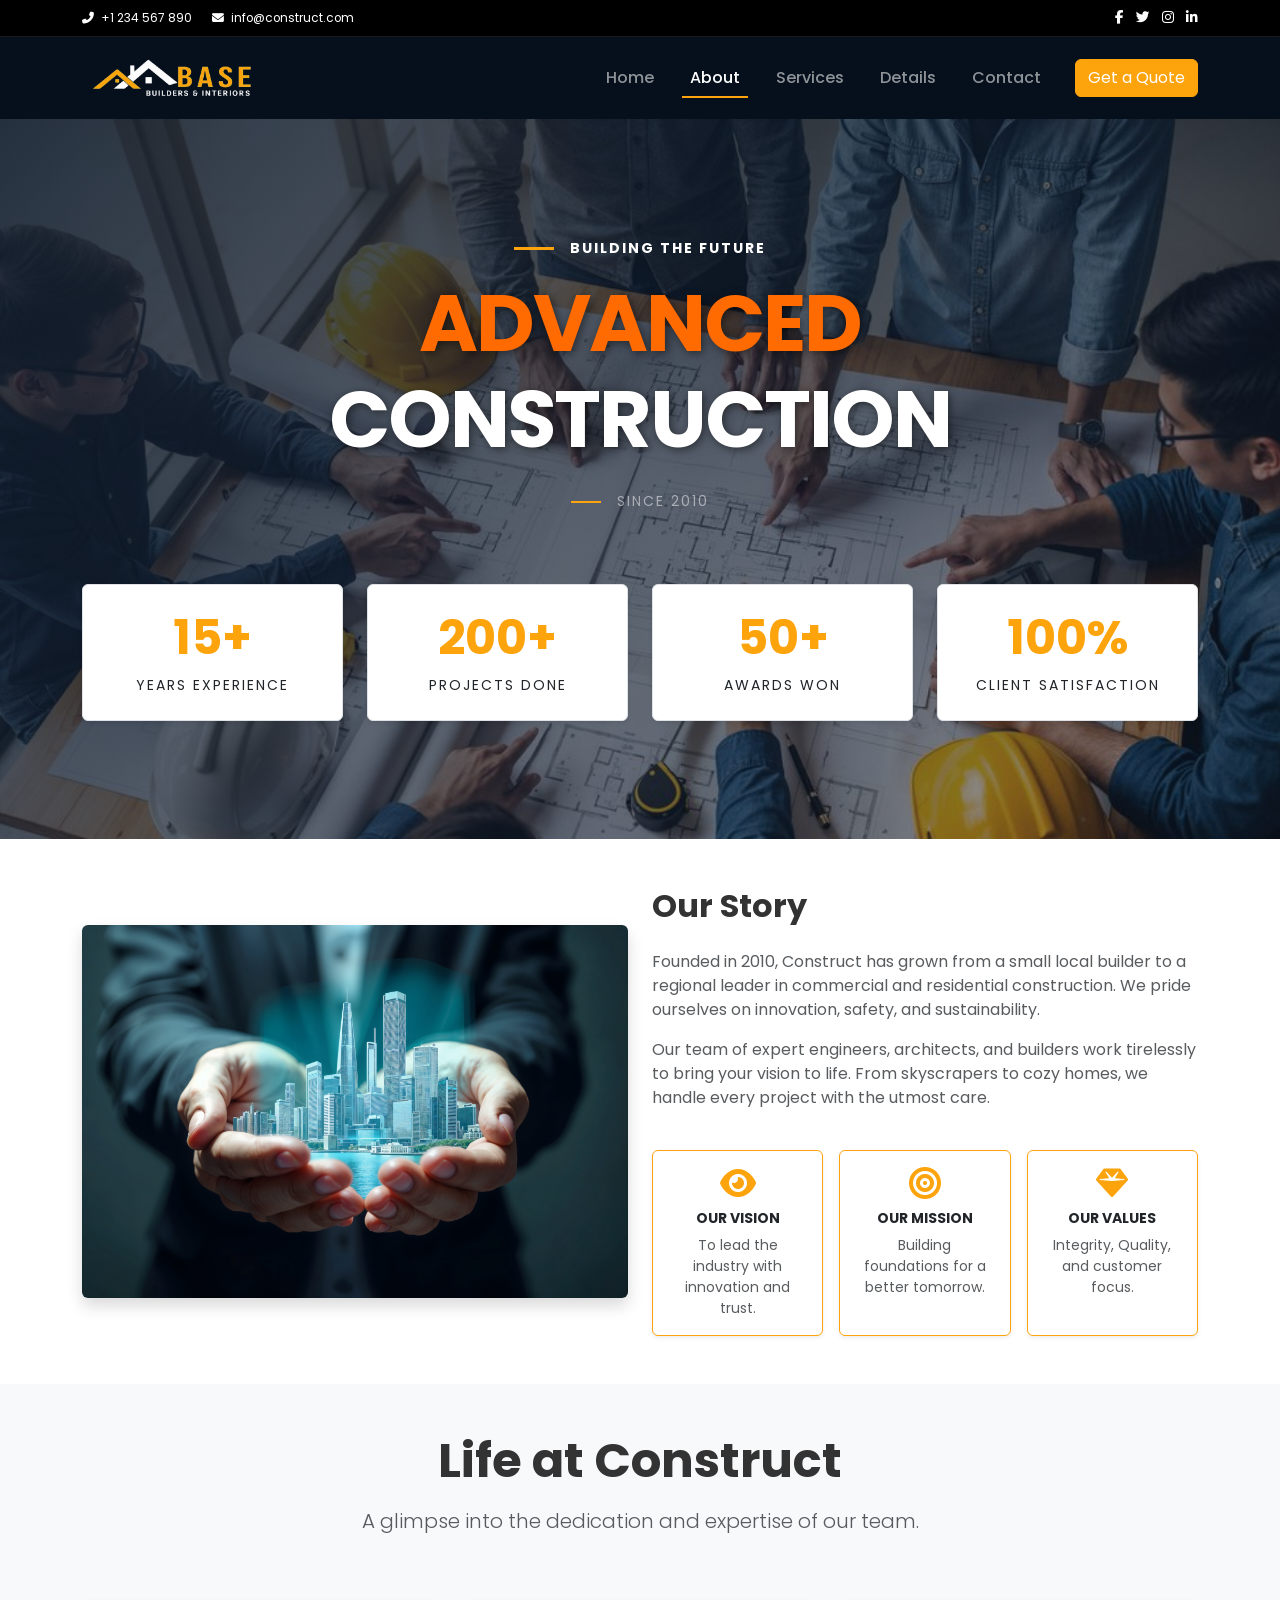
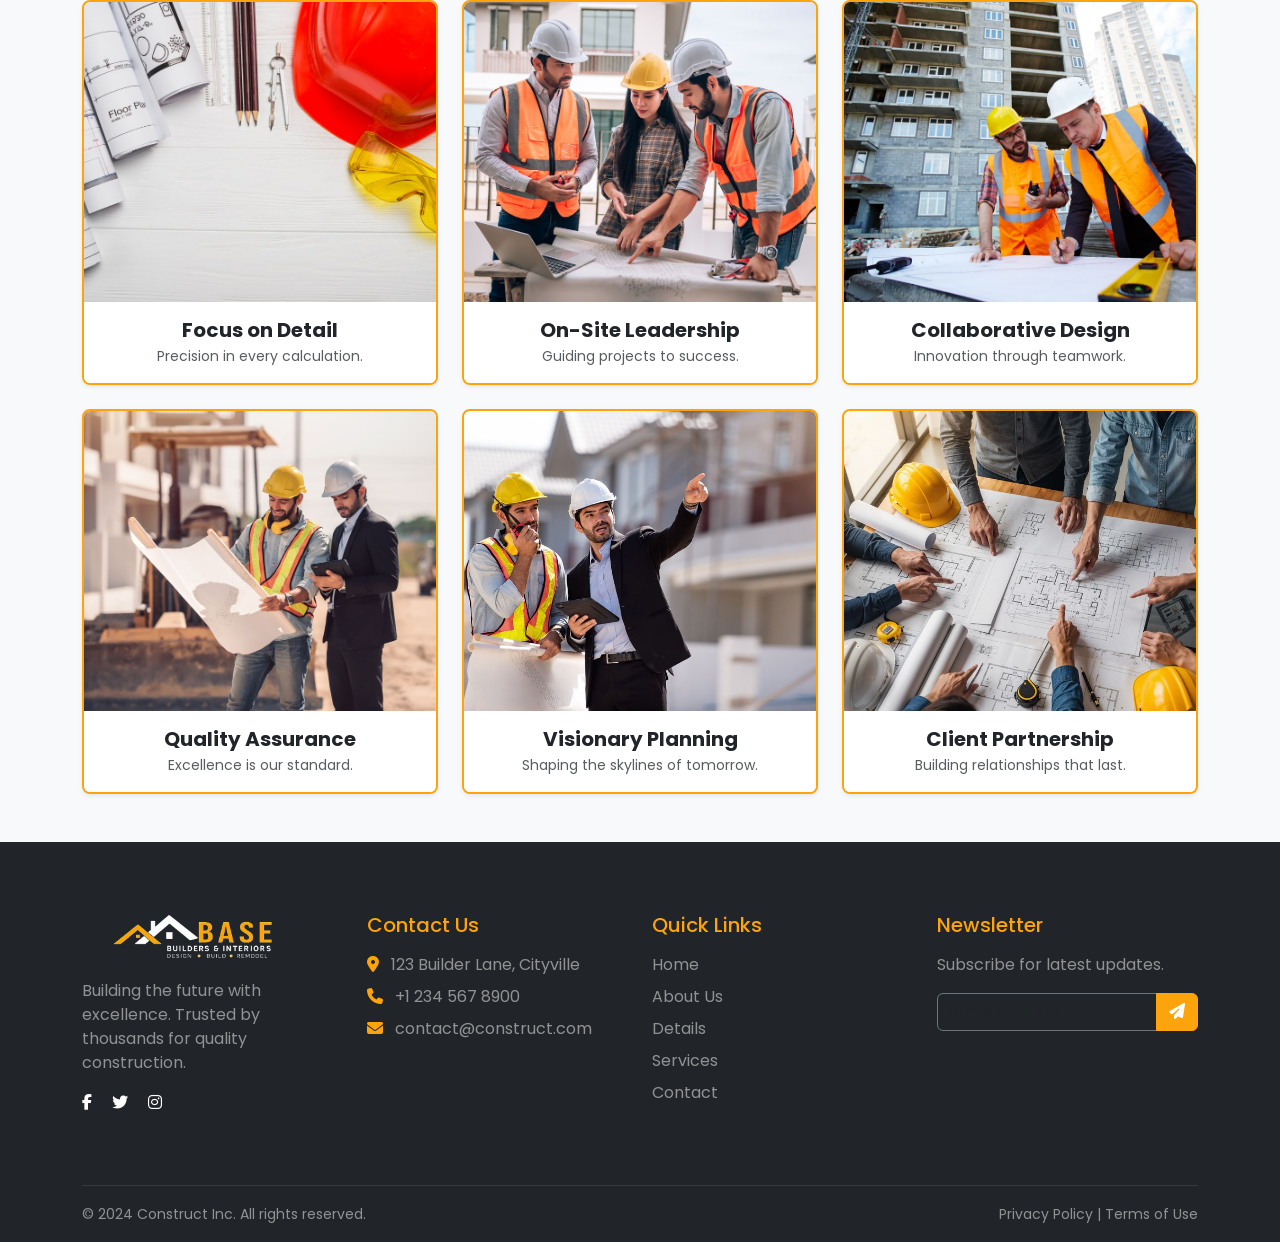
==== about.html @ 7c6045dc "logo size updated xdlogo.png 40px" ====
<!DOCTYPE html>
<html lang="en">

<head>
    <meta charset="UTF-8">
    <meta name="viewport" content="width=device-width, initial-scale=1.0">
    <title>Construction Co. - About Us</title>
    <link href="https://cdn.jsdelivr.net/npm/bootstrap@5.3.0/dist/css/bootstrap.min.css" rel="stylesheet">
    <link href="https://fonts.googleapis.com/css2?family=Poppins:wght@300;400;500;600;700&display=swap"
        rel="stylesheet">
    <link rel="stylesheet" href="https://cdnjs.cloudflare.com/ajax/libs/font-awesome/6.4.0/css/all.min.css">
    <link rel="stylesheet" href="style.css">
    <!-- Preload Hero Image for Performance -->
    <link rel="preload" as="image" href="engineers/wdw.jpg">
</head>

<body>

    <!-- Repeat Navbar for consistency -->
    <div class="custom-top-nav py-2 text-white">
        <div class="container d-flex justify-content-between align-items-center">
            <div class="top-info">
                <small class="me-3"><i class="fas fa-phone-alt me-1"></i> +1 234 567 890</small>
                <small><i class="fas fa-envelope me-1"></i> info@construct.com</small>
            </div>
            <div class="top-social d-none d-md-block">
                <a href="#" class="text-white me-2"><i class="fab fa-facebook-f"></i></a>
                <a href="#" class="text-white me-2"><i class="fab fa-twitter"></i></a>
                <a href="#" class="text-white me-2"><i class="fab fa-instagram"></i></a>
                <a href="#" class="text-white"><i class="fab fa-linkedin-in"></i></a>
            </div>
        </div>
    </div>

    <nav class="navbar navbar-expand-lg navbar-dark sticky-top" id="mainNav">
        <div class="container">
            <a class="navbar-brand fw-bold" href="index.html"><img src="xdlogo.png" alt="Construct Logo"
                    style="height: 40px;"></a>
            <button class="navbar-toggler" type="button" data-bs-toggle="modal" data-bs-target="#mobileMenuModal">
                <span class="navbar-toggler-icon"></span>
            </button>
            <div class="collapse navbar-collapse" id="navbarNav">
                <ul class="navbar-nav ms-auto mb-2 mb-lg-0">
                    <li class="nav-item"><a class="nav-link" href="index.html">Home</a></li>
                    <li class="nav-item"><a class="nav-link active" href="about.html">About</a></li>
                    <li class="nav-item"><a class="nav-link" href="services.html">Services</a></li>
                    <li class="nav-item"><a class="nav-link" href="details.html">Details</a></li>
                    <li class="nav-item"><a class="nav-link" href="contact.html">Contact</a></li>
                </ul>
                <a href="contact.html" class="btn btn-warning ms-3 d-none d-lg-block">Get a Quote</a>
            </div>
        </div>
    </nav>

    <!-- Mobile Modal -->
    <div class="modal fade" id="mobileMenuModal" tabindex="-1" aria-hidden="true">
        <div class="modal-dialog modal-fullscreen">
            <div class="modal-content bg-dark text-white">
                <div class="modal-header border-0">
                    <h5 class="modal-title text-warning"><img src="d.png" alt="Construct Logo" style="height: 50px;">
                    </h5>
                    <button type="button" class="btn-close btn-close-white" data-bs-dismiss="modal"
                        aria-label="Close"></button>
                </div>
                <div class="modal-body d-flex flex-column justify-content-center align-items-center">
                    <ul class="nav flex-column text-center fs-2 gap-3">
                        <li class="nav-item"><a class="nav-link text-white" href="index.html">Home</a></li>
                        <li class="nav-item"><a class="nav-link text-white" href="about.html">About</a></li>
                        <li class="nav-item"><a class="nav-link text-white" href="services.html">Services</a></li>
                        <li class="nav-item"><a class="nav-link text-white" href="details.html">Details</a></li>
                        <li class="nav-item"><a class="nav-link text-white" href="contact.html">Contact</a></li>
                    </ul>
                </div>
            </div>
        </div>
    </div>

    <!-- Page Header with Background Image and Cards -->
    <!-- Page Header with White Background and City Drawing -->
    <!-- Page Header with Background Image -->
    <!-- Page Header with Background Image -->
    <section class="position-relative text-white text-center d-flex align-items-center justify-content-center"
        style="min-height: 80vh; background: url('engineers/wdw.jpg') center/cover no-repeat;">
        <!-- Gradient Overlay -->
        <div class="position-absolute top-0 start-0 w-100 h-100"
            style="background: linear-gradient(135deg, rgba(15, 28, 46, 0.9) 0%, rgba(15, 28, 46, 0.4) 100%);"></div>

        <div class="container position-relative z-1 py-5">
            <div class="row justify-content-center">
                <div class="col-lg-10">
                    <div class="d-flex align-items-center justify-content-center mb-3">
                        <span class="bg-warning me-3" style="width: 40px; height: 3px;"></span>
                        <span class="text-uppercase letter-spacing-2 small fw-bold">Building The Future</span>
                    </div>

                    <h1 class="display-1 fw-bold text-uppercase mb-4"
                        style="color: #ff6b00; text-shadow: 2px 2px 10px rgba(0,0,0,0.5); font-weight: 800; letter-spacing: -2px;">
                        Advanced<br><span class="text-white">Construction</span>
                    </h1>

                    <div class="d-flex align-items-center justify-content-center mt-3">
                        <span class="bg-warning me-3" style="width: 30px; height: 2px;"></span>
                        <span class="text-uppercase letter-spacing-2 small text-white-50">Since 2010</span>
                    </div>
                </div>
            </div>

            <!-- Floating Stats Cards (Updated to be visible on white) -->
            <div class="row g-4 justify-content-center mt-5">
                <div class="col-md-3 col-6">
                    <div class="card bg-white border shadow-sm py-4 hover-lift">
                        <h3 class="fw-bold text-warning display-5">15+</h3>
                        <p class="mb-0 small text-uppercase letter-spacing-2 text-dark">Years Experience</p>
                    </div>
                </div>
                <div class="col-md-3 col-6">
                    <div class="card bg-white border shadow-sm py-4 hover-lift">
                        <h3 class="fw-bold text-warning display-5">200+</h3>
                        <p class="mb-0 small text-uppercase letter-spacing-2 text-dark">Projects Done</p>
                    </div>
                </div>
                <div class="col-md-3 col-6">
                    <div class="card bg-white border shadow-sm py-4 hover-lift">
                        <h3 class="fw-bold text-warning display-5">50+</h3>
                        <p class="mb-0 small text-uppercase letter-spacing-2 text-dark">Awards Won</p>
                    </div>
                </div>
                <div class="col-md-3 col-6">
                    <div class="card bg-white border shadow-sm py-4 hover-lift">
                        <h3 class="fw-bold text-warning display-5">100%</h3>
                        <p class="mb-0 small text-uppercase letter-spacing-2 text-dark">Client Satisfaction</p>
                    </div>
                </div>
            </div>
        </div>
    </section>

    <section class="py-5">
        <div class="container">
            <div class="row align-items-center">
                <div class="col-lg-6 mb-4 mb-lg-0">
                    <img data-src="about/xyz.jpg"
                        src="[data-uri]"
                        class="img-fluid rounded shadow" alt="Construction Site">
                </div>
                <div class="col-lg-6">
                    <h2 class="fw-bold mb-4">Our Story</h2>
                    <p class="text-muted">Founded in 2010, Construct has grown from a small local builder to a regional
                        leader in commercial and residential construction. We pride ourselves on innovation, safety, and
                        sustainability.</p>
                    <p class="text-muted">Our team of expert engineers, architects, and builders work tirelessly to
                        bring your vision to life. From skyscrapers to cozy homes, we handle every project with the
                        utmost care.</p>

                    <div class="row g-3 mt-4">
                        <div class="col-md-4">
                            <div class="card bg-white border border-warning h-100 shadow-sm">
                                <div class="card-body text-center p-3">
                                    <div class="text-warning mb-2"><i class="fas fa-eye fa-2x"></i></div>
                                    <h6 class="fw-bold text-uppercase small">Our Vision</h6>
                                    <p class="small text-muted mb-0">To lead the industry with innovation and trust.</p>
                                </div>
                            </div>
                        </div>
                        <div class="col-md-4">
                            <div class="card bg-white border border-warning h-100 shadow-sm">
                                <div class="card-body text-center p-3">
                                    <div class="text-warning mb-2"><i class="fas fa-bullseye fa-2x"></i></div>
                                    <h6 class="fw-bold text-uppercase small">Our Mission</h6>
                                    <p class="small text-muted mb-0">Building foundations for a better tomorrow.</p>
                                </div>
                            </div>
                        </div>
                        <div class="col-md-4">
                            <div class="card bg-white border border-warning h-100 shadow-sm">
                                <div class="card-body text-center p-3">
                                    <div class="text-warning mb-2"><i class="fas fa-gem fa-2x"></i></div>
                                    <h6 class="fw-bold text-uppercase small">Our Values</h6>
                                    <p class="small text-muted mb-0">Integrity, Quality, and customer focus.</p>
                                </div>
                            </div>
                        </div>
                    </div>
                </div>
            </div>
        </div>
    </section>

    <!-- Life at Construct Section -->
    <section class="py-5 bg-light optimize-rendering">
        <div class="container">
            <div class="row text-center mb-5">
                <div class="col-lg-8 mx-auto">
                    <h2 class="fw-bold display-5 mb-3">Life at Construct</h2>
                    <p class="lead text-muted">A glimpse into the dedication and expertise of our team.</p>
                </div>
            </div>
            <div class="row g-4">
                <div class="col-md-6 col-lg-4">
                    <div class="card h-100 border-warning border-2 shadow-sm rounded-3 overflow-hidden hover-lift">
                        <img data-src="engineers/2147710860.jpg"
                            src="[data-uri]"
                            class="card-img-top" alt="Focus on Detail" style="height: 300px; object-fit: cover;">
                        <div class="card-body bg-white text-center">
                            <h5 class="fw-bold mb-1">Focus on Detail</h5>
                            <p class="text-muted small mb-0">Precision in every calculation.</p>
                        </div>
                    </div>
                </div>
                <div class="col-md-6 col-lg-4">
                    <div class="card h-100 border-warning border-2 shadow-sm rounded-3 overflow-hidden hover-lift">
                        <img data-src="engineers/d.jpg"
                            src="[data-uri]"
                            class="card-img-top" alt="On-Site Leadership" style="height: 300px; object-fit: cover;">
                        <div class="card-body bg-white text-center">
                            <h5 class="fw-bold mb-1">On-Site Leadership</h5>
                            <p class="text-muted small mb-0">Guiding projects to success.</p>
                        </div>
                    </div>
                </div>
                <div class="col-md-6 col-lg-4">
                    <div class="card h-100 border-warning border-2 shadow-sm rounded-3 overflow-hidden hover-lift">
                        <img data-src="engineers/pointing-sketch.jpg"
                            src="[data-uri]"
                            class="card-img-top" alt="Collaborative Design" style="height: 300px; object-fit: cover;">
                        <div class="card-body bg-white text-center">
                            <h5 class="fw-bold mb-1">Collaborative Design</h5>
                            <p class="text-muted small mb-0">Innovation through teamwork.</p>
                        </div>
                    </div>
                </div>
                <div class="col-md-6 col-lg-4">
                    <div class="card h-100 border-warning border-2 shadow-sm rounded-3 overflow-hidden hover-lift">
                        <img data-src="engineers/s.jpg"
                            src="[data-uri]"
                            class="card-img-top" alt="Quality Assurance" style="height: 300px; object-fit: cover;">
                        <div class="card-body bg-white text-center">
                            <h5 class="fw-bold mb-1">Quality Assurance</h5>
                            <p class="text-muted small mb-0">Excellence is our standard.</p>
                        </div>
                    </div>
                </div>
                <div class="col-md-6 col-lg-4">
                    <div class="card h-100 border-warning border-2 shadow-sm rounded-3 overflow-hidden hover-lift">
                        <img data-src="engineers/sd.jpg"
                            src="[data-uri]"
                            class="card-img-top" alt="Visionary Planning" style="height: 300px; object-fit: cover;">
                        <div class="card-body bg-white text-center">
                            <h5 class="fw-bold mb-1">Visionary Planning</h5>
                            <p class="text-muted small mb-0">Shaping the skylines of tomorrow.</p>
                        </div>
                    </div>
                </div>
                <div class="col-md-6 col-lg-4">
                    <div class="card h-100 border-warning border-2 shadow-sm rounded-3 overflow-hidden hover-lift">
                        <img data-src="engineers/wdw.jpg"
                            src="[data-uri]"
                            class="card-img-top" alt="Client Partnership" style="height: 300px; object-fit: cover;">
                        <div class="card-body bg-white text-center">
                            <h5 class="fw-bold mb-1">Client Partnership</h5>
                            <p class="text-muted small mb-0">Building relationships that last.</p>
                        </div>
                    </div>
                </div>
            </div>
        </div>
    </section>

    <!-- Footer -->
    <!-- Footer -->
    <footer class="bg-dark text-white pt-5 pb-3">
        <div class="container">
            <div class="row py-4">
                <!-- Column 1: Logo -->
                <div class="col-lg-3 col-md-6 mb-4">
                    <a class="navbar-brand fw-bold fs-3" href="index.html">
                        <img src="d.png" alt="Construct Logo" style="height: 50px;">
                    </a>
                    <p class="mt-3 text-white-50">
                        Building the future with excellence. Trusted by thousands for quality construction.
                    </p>
                    <div class="social-links mt-3">
                        <a href="#" class="text-white me-3"><i class="fab fa-facebook-f"></i></a>
                        <a href="#" class="text-white me-3"><i class="fab fa-twitter"></i></a>
                        <a href="#" class="text-white me-3"><i class="fab fa-instagram"></i></a>
                    </div>
                </div>
                <!-- Column 2: Address -->
                <div class="col-lg-3 col-md-6 mb-4">
                    <h5 class="text-warning mb-3">Contact Us</h5>
                    <ul class="list-unstyled text-white-50">
                        <li class="mb-2"><i class="fas fa-map-marker-alt me-2 text-warning"></i> 123 Builder Lane,
                            Cityville</li>
                        <li class="mb-2"><i class="fas fa-phone me-2 text-warning"></i> +1 234 567 8900</li>
                        <li class="mb-2"><i class="fas fa-envelope me-2 text-warning"></i> contact@construct.com</li>
                    </ul>
                </div>
                <!-- Column 3: Quick Links -->
                <div class="col-lg-3 col-md-6 mb-4">
                    <h5 class="text-warning mb-3">Quick Links</h5>
                    <ul class="list-unstyled">
                        <li class="mb-2"><a href="index.html"
                                class="text-white-50 text-decoration-none hover-white">Home</a></li>
                        <li class="mb-2"><a href="about.html"
                                class="text-white-50 text-decoration-none hover-white">About Us</a></li>
                        <li class="mb-2"><a href="details.html"
                                class="text-white-50 text-decoration-none hover-white">Details</a></li>
                        <li class="mb-2"><a href="services.html"
                                class="text-white-50 text-decoration-none hover-white">Services</a></li>
                        <li class="mb-2"><a href="contact.html"
                                class="text-white-50 text-decoration-none hover-white">Contact</a></li>
                    </ul>
                </div>
                <!-- Column 4: Newsletter -->
                <div class="col-lg-3 col-md-6 mb-4">
                    <h5 class="text-warning mb-3">Newsletter</h5>
                    <p class="text-white-50">Subscribe for latest updates.</p>
                    <form>
                        <div class="input-group mb-3">
                            <input type="email" class="form-control bg-transparent text-white border-secondary"
                                placeholder="Email Address">
                            <button class="btn btn-warning" type="button"><i class="fas fa-paper-plane"></i></button>
                        </div>
                    </form>
                </div>
            </div>
            <hr class="border-secondary">
            <div class="row">
                <div class="col-md-6 text-center text-md-start">
                    <small class="text-white-50">&copy; 2024 Construct Inc. All rights reserved.</small>
                </div>
                <div class="col-md-6 text-center text-md-end">
                    <small class="text-white-50">Privacy Policy | Terms of Use</small>
                </div>
            </div>
        </div>
    </footer>

    <script src="https://cdn.jsdelivr.net/npm/bootstrap@5.3.0/dist/js/bootstrap.bundle.min.js"></script>
    <script src="image-loader.js"></script>
</body>

</html>
---- style.css ----
/* Global Styles */
:root {
    --primary-color: #fda30b;
    --dark-bg: #05101c;
    /* Deep navy/black - Keeping for footer */
    --tech-blue: #0f1c2e;
    --grid-color: rgba(0, 0, 0, 0.05);
    /* Changed to dark for white theme */
    --blueprint-line: rgba(5, 16, 28, 0.2);
    /* Darker blueprint lines */
    --blueprint-accent: #fda30b;
}



/* Performance Utilities */
.optimize-rendering {
    content-visibility: auto;
    /* Skip rendering off-screen content */
    contain-intrinsic-size: 1000px;
    /* approximates section height */
}

body {
    font-family: 'Poppins', sans-serif;
    background-color: #fff;
    color: #333;
    overflow-x: hidden;
    scroll-behavior: smooth;
}

h1,
h2,
h3,
h4,
h5,
h6 {
    font-family: 'Poppins', sans-serif;
}

/* Custom Top Nav */
.custom-top-nav {
    background-color: #000;
    font-size: 0.85rem;
    border-bottom: 1px solid rgba(255, 255, 255, 0.1);
}

/* Main Navbar */
.navbar {
    background-color: var(--dark-bg);
    padding: 1rem 0;
    transition: all 0.3s ease;
}

.navbar-brand {
    font-size: 1.5rem;
    letter-spacing: 1px;
}

.nav-link {
    font-weight: 500;
    margin: 0 10px;
    position: relative;
}

.nav-link::after {
    content: '';
    position: absolute;
    width: 0;
    height: 2px;
    background: var(--primary-color);
    bottom: 0;
    left: 0;
    transition: width 0.3s;
}

.nav-link:hover::after,
.nav-link.active::after {
    width: 100%;
}

/* Hero Section - White Theme */
.hero-section {
    background-color: #ffffff;
    min-height: 90vh;
    padding-top: 100px;
    /* Space for navbar */
    position: relative;
    padding-bottom: 50px;
    color: #333;
    /* Ensure text is dark */
}

/* Background Grid Overlay */
.grid-overlay {
    position: absolute;
    top: 0;
    left: 0;
    width: 100%;
    height: 100%;
    background-image:
        linear-gradient(var(--grid-color) 1px, transparent 1px),
        linear-gradient(90deg, var(--grid-color) 1px, transparent 1px);
    background-size: 40px 40px;
    opacity: 0.8;
    z-index: 1;
}

/* Decoration Squares */
.decoration-squares span {
    display: inline-block;
    width: 15px;
    height: 15px;
    background-color: var(--primary-color);
    margin-right: 5px;
    clip-path: polygon(0 0, 100% 0, 100% 100%, 0 100%);
    animation: pulse 2s infinite;
}

.decoration-squares span:nth-child(2) {
    background-color: transparent;
    border: 2px solid var(--primary-color);
    transform: translateY(-5px);
}

.highlight-underline {
    position: relative;
    z-index: 1;
}

.highlight-underline::after {
    content: '';
    position: absolute;
    bottom: 5px;
    left: 0;
    width: 100%;
    height: 8px;
    background-color: rgba(253, 163, 11, 0.3);
    /* Softer highlight on white */
    z-index: -1;
}

/* Yellow Promo Box */
.yellow-box-promo {
    background-color: var(--primary-color);
    color: #000;
    border-radius: 4px;
    min-width: 120px;
}

/* --- Centered Card Grid Hero Theme --- */
/* --- Centered Card Grid Hero Theme (Updated) --- */
/* --- Centered Card Grid Hero Theme (Updated) --- */
.hero-center-grid {
    background-color: #000;
    position: relative;
    padding-top: 80px;
    /* Adjusted for desktop navbar */
    padding-bottom: 150px;
    /* Increased bottom padding to push visual center UP */
    min-height: 100vh;
    /* Full screen height */
    display: flex;
    justify-content: center;
    align-items: center;
    overflow: hidden;
}

/* Background Image with Overlay */
.hero-bg-image {
    position: absolute;
    top: 0;
    left: 0;
    width: 100%;
    height: 100%;
    background-image: url('https://images.unsplash.com/photo-1486406146926-c627a92ad1ab?q=80&w=2070&auto=format&fit=crop');
    background-size: cover;
    background-position: center;
    opacity: 0.5;
    /* Subtle background */
    z-index: 1;
    /* filter: grayscale(100%); */
    /* Keeps it neutral */
}

/* Background Grid Lines (Optional - keep or remove based on preference, keeping for texture) */
.hero-center-grid::before {
    content: '';
    position: absolute;
    width: 100%;
    height: 100%;
    background-image:
        linear-gradient(rgba(0, 0, 0, 0.05) 1px, transparent 1px),
        linear-gradient(90deg, rgba(0, 0, 0, 0.05) 1px, transparent 1px);
    background-size: 60px 60px;
    pointer-events: none;
    z-index: 2;
}

/* Exact 3D Isometric Blocks */
.hero-iso-blocks-decoration {
    position: absolute;
    top: 50%;
    right: 15%;
    /* Positioned well inside the right edge */
    transform: translateY(-50%);
    display: flex;
    align-items: flex-end;
    /* Align bottom to stagger upward */
    gap: 0;
    /* No gap, allow visual overlap via transform/margin if needed, but let's use margin */
    z-index: 2;
    pointer-events: none;
}

.iso-block {
    position: relative;
    width: 60px;
    /* Base width */
    margin: 0 10px;
    /* Spacing between pillars */
    transition: transform 0.3s ease;
}

/* Left Face */
.iso-block::before {
    content: '';
    position: absolute;
    left: 0;
    top: 0;
    width: 30px;
    /* Half width */
    height: 100%;
    background: #2b2e35;
    /* Dark Grey Side */
    transform-origin: top right;
    transform: skewY(30deg);
}

/* Right Face */
.iso-block::after {
    content: '';
    position: absolute;
    right: 0;
    top: 0;
    width: 30px;
    /* Half width */
    height: 100%;
    background: #1a1c22;
    /* Black Side */
    transform-origin: top left;
    transform: skewY(-30deg);
}

/* Top Face (Diamond Cap) */
.iso-block span {
    position: absolute;
    top: -34px;
    /* Calculated: 60px width * tan(30) ~ 34.6px - slightly adj */
    left: 0;
    width: 100%;
    height: 35px;
    /* height needed to cover */
    background: #fda30b;
    /* Solid Orange Top */
    transform: rotate(45deg) skew(15deg, 15deg);
    /* Creates the isometric diamond */
    transform-origin: bottom center;
    /* Actually a rotated square is easier */
    width: 30px;
    height: 30px;
    top: -42px;
    /* Pull up to sit on top */
    left: 15px;
    /* Center horizontally relative to 60px container */
    transform: scaleY(0.5774) rotate(45deg);
    /* ScaleY by tan(30) then rotate */
    background: #fda30b;
    z-index: 10;
    box-shadow: 0 0 10px rgba(253, 163, 11, 0.2);
    /* Slight glow */
}

/* Heights Staggering */
/* Middle tallest, Left medium, Right short */
.block-1 {
    height: 180px;
    /* Medium Left */
    margin-bottom: -50px;
    /* Offset for isometric perspective visual */
}

.block-2 {
    height: 280px;
    /* Tall Middle */
    z-index: 5;
    /* In front */
    margin-bottom: -80px;
    margin-left: -15px;
    /* Tighter grouping */
}

.block-3 {
    height: 120px;
    /* Short Right */
    margin-bottom: -20px;
    margin-left: -15px;
}

@media (max-width: 991px) {
    .hero-iso-blocks-decoration {
        right: 5%;
        transform: translateY(-50%) scale(0.7);
    }
}

@media (max-width: 576px) {
    .hero-iso-blocks-decoration {
        display: none;
    }
}

@media (max-width: 576px) {
    .hero-center-grid {
        min-height: 60vh;
        padding-top: 40px;
    }

    /* Hide some bars on very small screens to keep text readable */
    .bar-2,
    .bar-4 {
        display: none;
    }

    .bar-1 {
        top: -500px;
        left: -180px;
        width: 200px;
    }

    .bar-3 {
        bottom: -350px;
        right: -100px;
        width: 180px;
    }

    .hero-center-title {
        font-size: 1.4rem;
        word-wrap: break-word;
        word-break: break-word;
        /* Ensure long words break if needed */
        hyphens: auto;
    }
}

.hero-center-content {
    position: relative;
    z-index: 10;
    max-width: 1000px;
    /* Increased width for text */
    margin: 0 auto;
    padding: 0 20px;
}

.hero-center-title {
    font-size: 4rem;
    /* Slightly reduced for better fit */
    font-weight: 900;
    line-height: 1;
    color: #fff;
    text-shadow: 0 10px 30px rgba(0, 0, 0, 0.5);
    margin-bottom: 1.5rem;
    letter-spacing: -2px;
}

/* Responsive Font Size */
@media (min-width: 1400px) {
    .hero-center-title {
        font-size: 5rem;
    }
}

.hero-title-outlined {
    color: #fda30b;
    /* Orange filled */
    position: relative;
    z-index: 1;
}

.hero-center-lead {
    font-size: 1.25rem;
    color: rgba(255, 255, 255, 0.9);
    text-shadow: 0 2px 10px rgba(0, 0, 0, 0.5);
    max-width: 700px;
    margin: 0 auto 2.5rem auto;
}

/* Floating Image Cards */
.floating-cards-container {
    position: absolute;
    top: 50px;
    /* Pushed down to create gap from navbar */
    left: 0;
    width: 100%;
    height: 100%;
    width: 160px;
    height: 200px;
}

.hero-float-card img {
    height: 140px;
}

/* Feature Cards Styles */
.hero-feature-card {
    background: #fff;
    border-radius: 8px;
    overflow: hidden;
    box-shadow: 0 10px 30px rgba(0, 0, 0, 0.08);
    /* Soft professional shadow */
    transition: transform 0.3s ease, box-shadow 0.3s ease;
    height: 100%;
    position: relative;
    z-index: 20;
    text-align: left;
    border-bottom: 4px solid transparent;
}

.hero-feature-card:hover {
    transform: translateY(-5px);
    box-shadow: 0 15px 40px rgba(0, 0, 0, 0.12);
    border-bottom: 4px solid #fda30b;
    /* Orange highlight on hover */
}

.hero-feature-card img {
    width: 100%;
    height: 200px;
    object-fit: cover;
    transition: transform 0.5s ease;
}

.hero-feature-card:hover img {
    transform: scale(1.05);
    /* Zoom effect */
}

.feature-card-content {
    padding: 20px;
}

.feature-card-content h5 {
    font-weight: 800;
    color: #111;
    margin-bottom: 5px;
    text-transform: uppercase;
    font-size: 1.1rem;
}

.feature-card-content p {
    color: #666;
    font-weight: 500;
}

@media (max-width: 991px) {
    .hero-center-grid {
        min-height: 100vh;
        /* Ensure full height on mobile too */
        padding-top: 100px;
        /* Reduced from 150px to remove gap, but enough for mobile nav */
        padding-bottom: 200px;
        /* Significant bottom padding to push text up on mobile */
    }

    .hero-center-title {
        font-size: 3.2rem;
    }

    .hero-float-card {
        display: none;
        /* Hide floating cards on tablet/mobile for clarity */
    }

    /* Show a static grid or carousel on mobile if needed, or just hide */
    .mobile-hero-grid {
        display: grid;
        grid-template-columns: repeat(2, 1fr);
        gap: 10px;
        margin-top: 30px;
    }

    .mobile-hero-img {
        width: 100%;
        height: 120px;
        object-fit: cover;
        border-radius: 4px;
    }
}

@media (min-width: 992px) {
    .mobile-hero-grid {
        display: none;
    }
}

/* Slanted Details Bar Container */
.hero-slanted-bar-container {
    display: flex;
    justify-content: center;
    background: #fda30b;
    /* Yellow/Orange Background Band */
    padding: 3px;
    /* Creates the border effect */
    max-width: 600px;
    margin: 0 auto;
    /* transform: skewX(-20deg);  Optional: Skew the whole container if desired, but image shows internal skews */
}

.slanted-btn {
    flex: 1;
    padding: 15px 20px;
    text-decoration: none;
    display: flex;
    align-items: center;
    justify-content: center;
    font-weight: 700;
    text-transform: uppercase;
    font-size: 0.9rem;
    position: relative;
    overflow: hidden;
    transition: all 0.3s ease;
}

.slanted-btn .btn-content {
    /* transform: skewX(20deg); Counteract container skew if applied */
    z-index: 2;
    position: relative;
    letter-spacing: 0.5px;
}

/* Dark Side (Left) */
.slanted-btn.dark-btn {
    background: #333;
    color: #fff;
    clip-path: polygon(0 0, 100% 0, 90% 100%, 0% 100%);
    margin-right: -15px;
    /* Pull them together */
    z-index: 2;
}

.slanted-btn.dark-btn:hover {
    background: #222;
}

/* White Side (Right) */
.slanted-btn.white-btn {
    background: #fff;
    color: #333;
    clip-path: polygon(10% 0, 100% 0, 100% 100%, 0% 100%);
    z-index: 1;
}

.slanted-btn.white-btn:hover {
    background: #f1f1f1;
}

@media (max-width: 576px) {
    .hero-slanted-bar-container {
        flex-direction: column;
        background: transparent;
    }

    .slanted-btn.dark-btn,
    .slanted-btn.white-btn {
        clip-path: none;
        margin: 0 0 10px 0;
        border-radius: 4px;
        width: 100%;
    }
}

.grayscale-hover {
    filter: grayscale(0%);
    transition: transform 0.4s ease;
    cursor: pointer;
}

.grayscale-hover:hover {
    transform: scale(1.05);
}

/* Wireframe City Animation */
.wireframe-city {
    position: absolute;
    bottom: 0;
    left: 0;
    width: 100%;
    height: 150px;
    display: flex;
    align-items: flex-end;
    justify-content: space-around;
    z-index: 1;
    pointer-events: none;
    opacity: 0.6;
}

.building {
    width: 50px;
    border: 1px solid rgba(0, 0, 0, 0.2);
    /* Dark borders for white theme */
    border-bottom: none;
    position: relative;
}

.building::after {
    content: '';
    position: absolute;
    top: 10px;
    left: 5px;
    right: 5px;
    bottom: 0;
    background-image: linear-gradient(rgba(0, 0, 0, 0.1) 1px, transparent 1px);
    background-size: 100% 10px;
}

.b1 {
    height: 60px;
    width: 40px;
}

.b2 {
    height: 100px;
    width: 60px;
    margin-left: -10px;
}

.b3 {
    height: 80px;
    width: 50px;
    margin-left: 20px;
}

.b4 {
    height: 120px;
    width: 70px;
    margin-left: -5px;
}

.b5 {
    height: 50px;
    width: 90px;
}

.b6 {
    height: 140px;
    width: 50px;
    margin-left: 20px;
}

.b7 {
    height: 70px;
    width: 60px;
}


/* --- Construction Decor Styles --- */

.construction-drawings {
    position: absolute;
    top: 0;
    left: 0;
    width: 100%;
    height: 100%;
    pointer-events: none;
    z-index: 1;
}

/* Measure Lines */
.measure-line {
    position: absolute;
    border-color: var(--blueprint-line);
    display: flex;
    align-items: center;
    justify-content: center;
}

.measure-line::before,
.measure-line::after {
    content: '';
    position: absolute;
    width: 6px;
    height: 6px;
    background-color: var(--primary-color);
}

.measure-line.horizontal {
    border-bottom: 1px dashed var(--blueprint-line);
}

.measure-line.horizontal::before {
    left: 0;
    bottom: -3px;
}

.measure-line.horizontal::after {
    right: 0;
    bottom: -3px;
}

.measure-line.vertical {
    border-left: 1px dashed var(--blueprint-line);
}

.measure-line.vertical::before {
    top: 0;
    left: -3px;
}

.measure-line.vertical::after {
    bottom: 0;
    left: -3px;
}

.measure-text {
    background-color: #fff;
    /* White bg for text */
    color: #333;
    font-size: 0.7rem;
    padding: 2px 5px;
    font-family: 'Space Grotesk', monospace;
    font-weight: bold;
    border: 1px solid var(--blueprint-line);
}

/* Compass */
.blueprint-compass {
    position: absolute;
    top: 15%;
    left: 5%;
    width: 60px;
    height: 60px;
    border: 2px solid var(--blueprint-line);
    border-radius: 50%;
    display: flex;
    justify-content: center;
    align-items: center;
}

.blueprint-compass::before {
    content: '';
    position: absolute;
    width: 100%;
    height: 1px;
    background-color: var(--blueprint-line);
    transform: rotate(45deg);
}

.blueprint-compass::after {
    content: '';
    position: absolute;
    width: 100%;
    height: 1px;
    background-color: var(--blueprint-line);
    transform: rotate(-45deg);
}

.blueprint-compass .direction {
    position: absolute;
    top: -5px;
    background: #fff;
    color: #333;
    font-size: 0.7rem;
    font-weight: bold;
    padding: 0 3px;
}

.blueprint-compass .arrow {
    width: 4px;
    height: 40px;
    background: linear-gradient(to top, transparent 50%, var(--primary-color) 50%);
    z-index: 1;
    transform: rotate(30deg);
}


/* Crane Drawing */
.crane-drawing {
    position: absolute;
    bottom: 150px;
    /* On top of city */
    left: 20%;
    width: 100px;
    height: 100px;
    opacity: 0.8;
}

.crane-drawing .tower {
    position: absolute;
    bottom: 0;
    left: 20px;
    width: 6px;
    height: 80px;
    background: repeating-linear-gradient(0deg, #333, #333 2px, transparent 2px, transparent 6px);
    border: 1px solid #333;
}

.crane-drawing .arm {
    position: absolute;
    top: 20px;
    left: 10px;
    width: 80px;
    height: 4px;
    background: repeating-linear-gradient(90deg, #333, #333 2px, transparent 2px, transparent 6px);
    border: 1px solid #333;
}

.crane-drawing .counter-weight {
    position: absolute;
    top: 22px;
    left: 0;
    width: 15px;
    height: 10px;
    background-color: var(--primary-color);
}

.crane-drawing .cable {
    position: absolute;
    top: 24px;
    right: 15px;
    width: 1px;
    height: 30px;
    background-color: #333;
    animation: cable-move 4s infinite ease-in-out;
}

.crane-drawing .hook {
    position: absolute;
    top: 54px;
    right: 12px;
    width: 6px;
    height: 6px;
    border: 2px solid #333;
    border-top: none;
    border-radius: 0 0 50% 50%;
    animation: hook-move 4s infinite ease-in-out;
}

@keyframes cable-move {

    0%,
    100% {
        height: 30px;
    }

    50% {
        height: 50px;
    }
}

@keyframes hook-move {

    0%,
    100% {
        top: 54px;
    }

    50% {
        top: 74px;
    }
}

/* Corner Markers */
.corner-marker {
    position: absolute;
    width: 20px;
    height: 20px;
    border: 2px solid var(--blueprint-line);
    opacity: 0.7;
}

.corner-marker.top-left {
    top: 20px;
    left: 20px;
    border-right: 0;
    border-bottom: 0;
}

.corner-marker.top-right {
    top: 20px;
    right: 20px;
    border-left: 0;
    border-bottom: 0;
}

.corner-marker.bottom-left {
    bottom: 20px;
    left: 20px;
    border-right: 0;
    border-top: 0;
}

.corner-marker.bottom-right {
    bottom: 20px;
    right: 20px;
    border-left: 0;
    border-top: 0;
}


/* Service Cards */
.service-card:hover {
    transform: translateY(-5px);
    transition: transform 0.3s ease;
}

/* Footer */
.hover-white:hover {
    color: #fff !important;
}

/* Mobile Modal */
.btn-close-white {
    filter: invert(1) grayscale(100%) brightness(200%);
}

@keyframes pulse {
    0% {
        transform: scale(1);
    }

    50% {
        transform: scale(1.1);
    }

    100% {
        transform: scale(1);
    }
}

@media (max-width: 768px) {
    .hero-section {
        padding-top: 50px;
        text-align: center;
    }

    .hero-content {
        margin-bottom: 3rem;
    }

    .yellow-box-promo {
        margin: 0 auto 1rem auto;
    }

    .d-flex.align-items-center.gap-3 {
        flex-direction: column;
    }

    .decoration-squares {
        justify-content: center;
        display: flex;
    }

    .measure-line {
        display: none;
        /* Hide complex details on mobile for clarity */
    }

    .highlight-underline {
        display: inline-block;
        /* Ensure transforms/margins work */
        padding-top: 5px;
        /* Add small visual gap from line above */
    }

    .highlight-underline::after {
        bottom: 2px;
        /* Adjust underline position for mobile */
        height: 6px;
        /* Slightly thinner on mobile */
    }
}

/* Utilities */
.backdrop-blur {
    backdrop-filter: blur(10px);
    -webkit-backdrop-filter: blur(10px);
}

.opacity-75 {
    opacity: 0.75 !important;
}

.letter-spacing-2 {
    letter-spacing: 2px;
}

.letter-spacing-3 {
    letter-spacing: 3px;
}

.hover-lift:hover {
    transform: translateY(-5px);
    transition: transform 0.3s ease;
}

/* Text Gradient */
.text-gradient-dark {
    background: linear-gradient(45deg, #1a1a1a, #4a4a4a);
    background-clip: text;
    -webkit-background-clip: text;
    -webkit-text-fill-color: transparent;
}



/* Infinite Auto Scroll Marquee */
.marquee-container {
    width: 100%;
    overflow: hidden;
    white-space: nowrap;
    position: relative;
}

.mask-edges {
    mask-image: linear-gradient(to right, transparent 0%, black 10%, black 90%, transparent 100%);
    -webkit-mask-image: linear-gradient(to right, transparent 0%, black 10%, black 90%, transparent 100%);
}

.marquee-content {
    display: inline-block;
    animation: marquee-scroll 20s linear infinite;
    padding-left: 100%;
    /* Start off screen */
}

/* Reset for seamless loop if needed, but basic scroll is simplest: 
   Better seamless: duplicate content and translate */
.marquee-wrapper {
    display: flex;
    width: max-content;
    animation: scroll-seamless 30s linear infinite;
}

.marquee-wrapper:hover {
    animation-play-state: paused;
}

.marquee-card {
    width: 30vw;
    /* Approx 3 cards per screen width */
    min-width: 300px;
    /* Minimum width for mobile readability */
    white-space: normal;
    /* Allow text wrap inside card */
    margin-right: 2rem;
    flex-shrink: 0;
}

@keyframes scroll-seamless {
    0% {
        transform: translateX(0);
    }

    100% {
        transform: translateX(-50%);
    }

    /* Move half way (assuming content is duplicated) */
}

/* Featured Projects Styles (Services Page) */
.project-card {
    transition: all 0.3s ease;
    border: 3px solid #fb7e30;
    /* ~1mm Golden Frame */
    padding: 6px;
    /* ~2mm White Frame */
    background-color: #fff;
}

.project-card .zoom-in {
    transition: transform 0.5s ease;
    width: 100%;
}

.project-card:hover .zoom-in {
    transform: scale(1.1);
}

.project-overlay {
    position: absolute;
    top: 0;
    left: 0;
    width: 100%;
    height: 100%;
    background: rgba(0, 0, 0, 0.7);
    opacity: 0;
    transition: opacity 0.3s ease;
}

.project-card:hover .project-overlay {
    opacity: 1;
}

/* Utilities */
.letter-spacing-1 {
    letter-spacing: 1px;
}

.letter-spacing-2 {
    letter-spacing: 2px;
}

/* Lazy Loading Animation */
.fade-in {
    animation: fadeInEffect 0.3s ease-in-out forwards;
}

/* White Grid Hero Background */
.hero-grid-white {
    background-color: #ffffff;
    background-image:
        linear-gradient(rgba(0, 0, 0, 0.1) 1px, transparent 1px),
        linear-gradient(90deg, rgba(0, 0, 0, 0.1) 1px, transparent 1px);
    background-size: 40px 40px;
    position: relative;
}


@keyframes fadeInEffect {
    from {
        opacity: 0;
    }

    to {
        opacity: 1;
    }
}

img[data-src] {
    opacity: 0;
}


/* Custom Utilities for New Sections */
.text-brand {
    color: #212529;
}

.bg-brand {
    background-color: #fb7e30;
}

.btn-brand {
    background-color: #fb7e30;
    color: #fff;
    border: 1px solid #fb7e30;
    padding: 12px 30px;
    font-weight: 600;
    text-transform: uppercase;
    letter-spacing: 1px;
    transition: all 0.3s ease;
}

.btn-brand:hover {
    background-color: #e06920;
    color: #fff;
    transform: translateY(-2px);
    box-shadow: 0 4px 12px rgba(251, 126, 48, 0.3);
}

.btn-outline-brand {
    color: #212529;
    border: 2px solid #212529;
    padding: 12px 30px;
    font-weight: 700;
    text-transform: uppercase;
    letter-spacing: 1px;
    transition: all 0.3s ease;
    background: transparent;
}

.btn-outline-brand:hover {
    background-color: #212529;
    color: #fff;
    border-color: #212529;
}

.career-section {
    background-color: #f8f9fa;
    border-top: 1px solid #e9ecef;
}

.geometric-cta {
    position: relative;
    overflow: hidden;
    background: linear-gradient(135deg, #ffffff 60%, #fff3cd 60%);
}

.showcase-nav .nav-link {
    color: #6c757d;
    font-weight: 600;
    margin-right: 1.5rem;
    padding: 0;
    border: none;
    background: transparent;
    position: relative;
    transition: color 0.3s ease;
}

.showcase-nav .nav-link:hover {
    color: #212529;
}

.showcase-nav .nav-link.active {
    color: #212529;
}

.showcase-nav .nav-link.active::after {
    content: '';
    position: absolute;
    bottom: -5px;
    left: 0;
    width: 30px;
    height: 3px;
    background-color: #fb7e30;
    transition: width 0.3s ease;
}

.showcase-nav .nav-link:hover::after {
    width: 100%;
}

/* Hero Gap Filler Styles */

/* Hero Gap Filler */
.hero-gap-filler {
    position: relative;
    height: 300px;
    display: flex;
    flex-direction: column;
    align-items: center;
    justify-content: center;
    opacity: 0.8;
}

.gap-line {
    position: absolute;
    top: 0;
    bottom: 0;
    width: 1px;
    background: linear-gradient(to bottom, transparent, var(--blueprint-line), transparent);
    z-index: 0;
}

.gap-circle-outer {
    width: 120px;
    height: 120px;
    border: 1px dashed var(--blueprint-line);
    border-radius: 50%;
    animation: rotate-slow 20s linear infinite;
    position: absolute;
    z-index: 1;
}

.gap-circle-outer::before {
    content: '';
    position: absolute;
    top: -5px;
    left: 50%;
    transform: translateX(-50%);
    width: 10px;
    height: 10px;
    background: var(--primary-color);
    border-radius: 50%;
}

.gap-circle-inner {
    width: 80px;
    height: 80px;
    border: 2px solid var(--primary-color);
    border-radius: 50%;
    display: flex;
    align-items: center;
    justify-content: center;
    background: #fff;
    z-index: 2;
    box-shadow: 0 0 20px rgba(253, 163, 11, 0.2);
    font-size: 1.5rem;
    position: relative;
}

.gap-circle-inner::after {
    content: '';
    position: absolute;
    width: 60px;
    height: 60px;
    border: 1px dotted #333;
    border-radius: 50%;
    opacity: 0.3;
}

.gap-dots {
    position: absolute;
    right: -40px;
    top: 50%;
    transform: translateY(-50%);
    display: flex;
    flex-direction: column;
    gap: 10px;
}

.gap-dots span {
    width: 4px;
    height: 4px;
    background-color: #333;
    border-radius: 50%;
    opacity: 0.3;
}

@keyframes rotate-slow {
    from {
        transform: rotate(0deg);
    }

    to {
        transform: rotate(360deg);
    }
}

@media (max-width: 991px) {}

/* --- Bootstrap Standard Color Overrides --- */
/* Overriding Bootstrap's default yellow warning color with our brand orange */
.text-warning {
    color: #fda30b !important;
}

.bg-warning {
    background-color: #fda30b !important;
}

.btn-warning {
    background-color: #fda30b !important;
    border-color: #fda30b !important;
    color: #fff !important;
}

.btn-warning:hover,
.btn-warning:focus,
.btn-warning:active {
    background-color: #d98d0a !important;
    /* Slightly darker */
    border-color: #d98d0a !important;
    color: #fff !important;
}

.bg-warning-subtle {
    background-color: rgba(253, 163, 11, 0.1) !important;
    color: #fda30b !important;
}

.border-warning {
    border-color: #fda30b !important;
}

/* Critical Mobile Font Fix - Added at end for priority */
@media (max-width: 576px) {
    .hero-center-title {
        font-size: 8vw !important;
        word-wrap: break-word;
        word-break: break-word;
        hyphens: auto;
    }

    .hero-center-content {
        padding: 0 10px;
    }
}
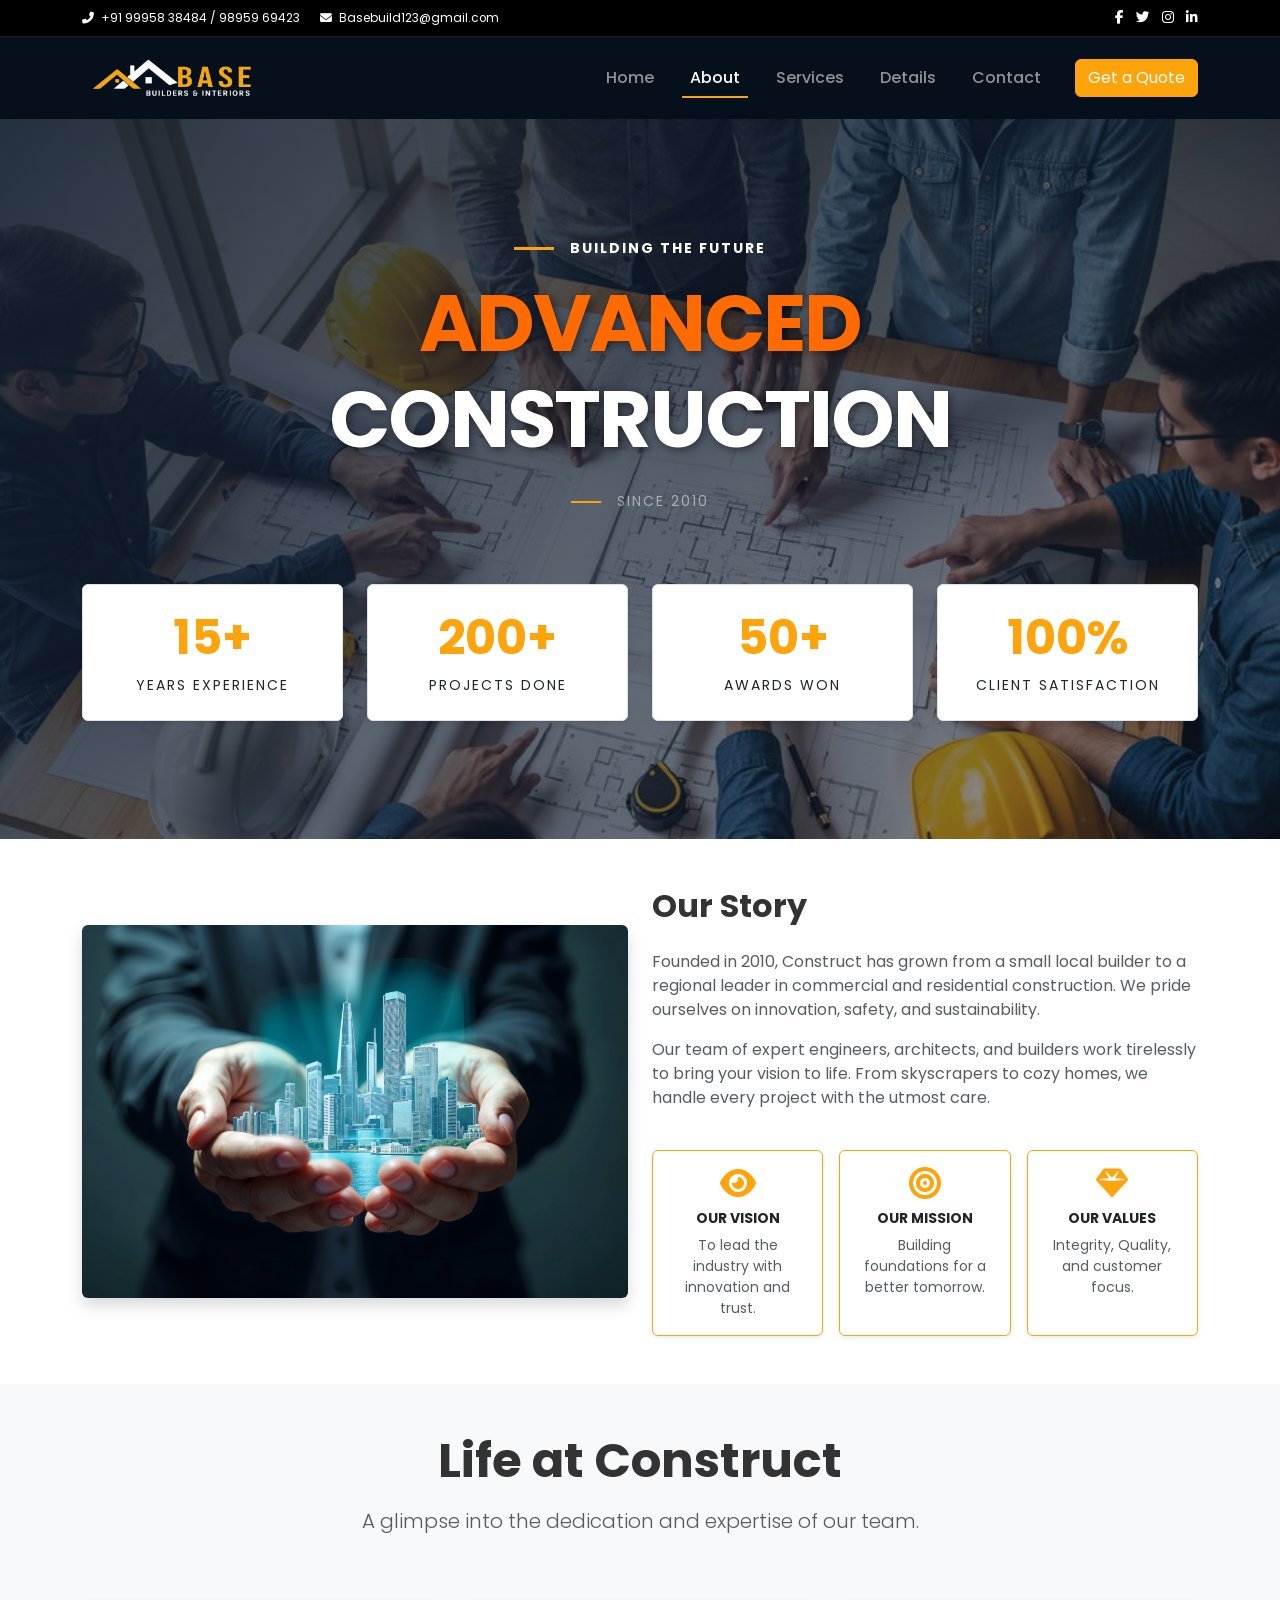
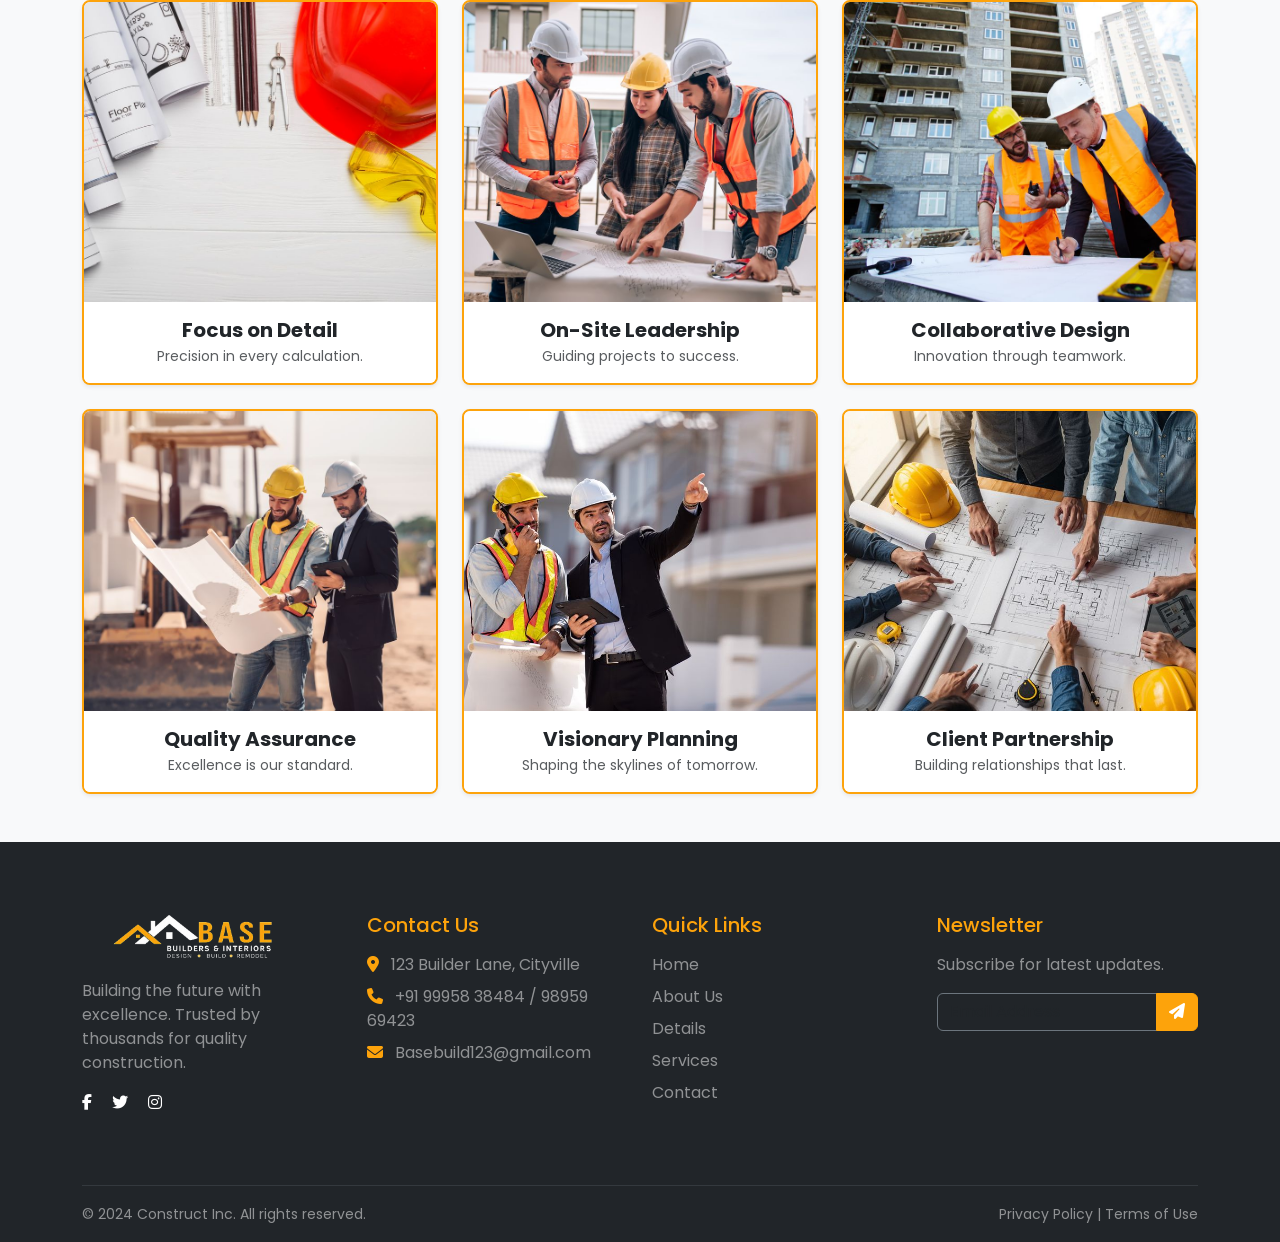
==== commit eb7f0c45: "Focused On Services Page" ====
--- a/about.html
+++ b/about.html
@@ -20,8 +20,8 @@
     <div class="custom-top-nav py-2 text-white">
         <div class="container d-flex justify-content-between align-items-center">
             <div class="top-info">
-                <small class="me-3"><i class="fas fa-phone-alt me-1"></i> +1 234 567 890</small>
-                <small><i class="fas fa-envelope me-1"></i> info@construct.com</small>
+                <small class="me-3"><i class="fas fa-phone-alt me-1"></i> +91 99958 38484 / 98959 69423</small>
+                <small><i class="fas fa-envelope me-1"></i> Basebuild123@gmail.com</small>
             </div>
             <div class="top-social d-none d-md-block">
                 <a href="#" class="text-white me-2"><i class="fab fa-facebook-f"></i></a>
@@ -291,8 +291,9 @@
                     <ul class="list-unstyled text-white-50">
                         <li class="mb-2"><i class="fas fa-map-marker-alt me-2 text-warning"></i> 123 Builder Lane,
                             Cityville</li>
-                        <li class="mb-2"><i class="fas fa-phone me-2 text-warning"></i> +1 234 567 8900</li>
-                        <li class="mb-2"><i class="fas fa-envelope me-2 text-warning"></i> contact@construct.com</li>
+                        <li class="mb-2"><i class="fas fa-phone me-2 text-warning"></i> +91 99958 38484 / 98959 69423
+                        </li>
+                        <li class="mb-2"><i class="fas fa-envelope me-2 text-warning"></i> Basebuild123@gmail.com</li>
                     </ul>
                 </div>
                 <!-- Column 3: Quick Links -->
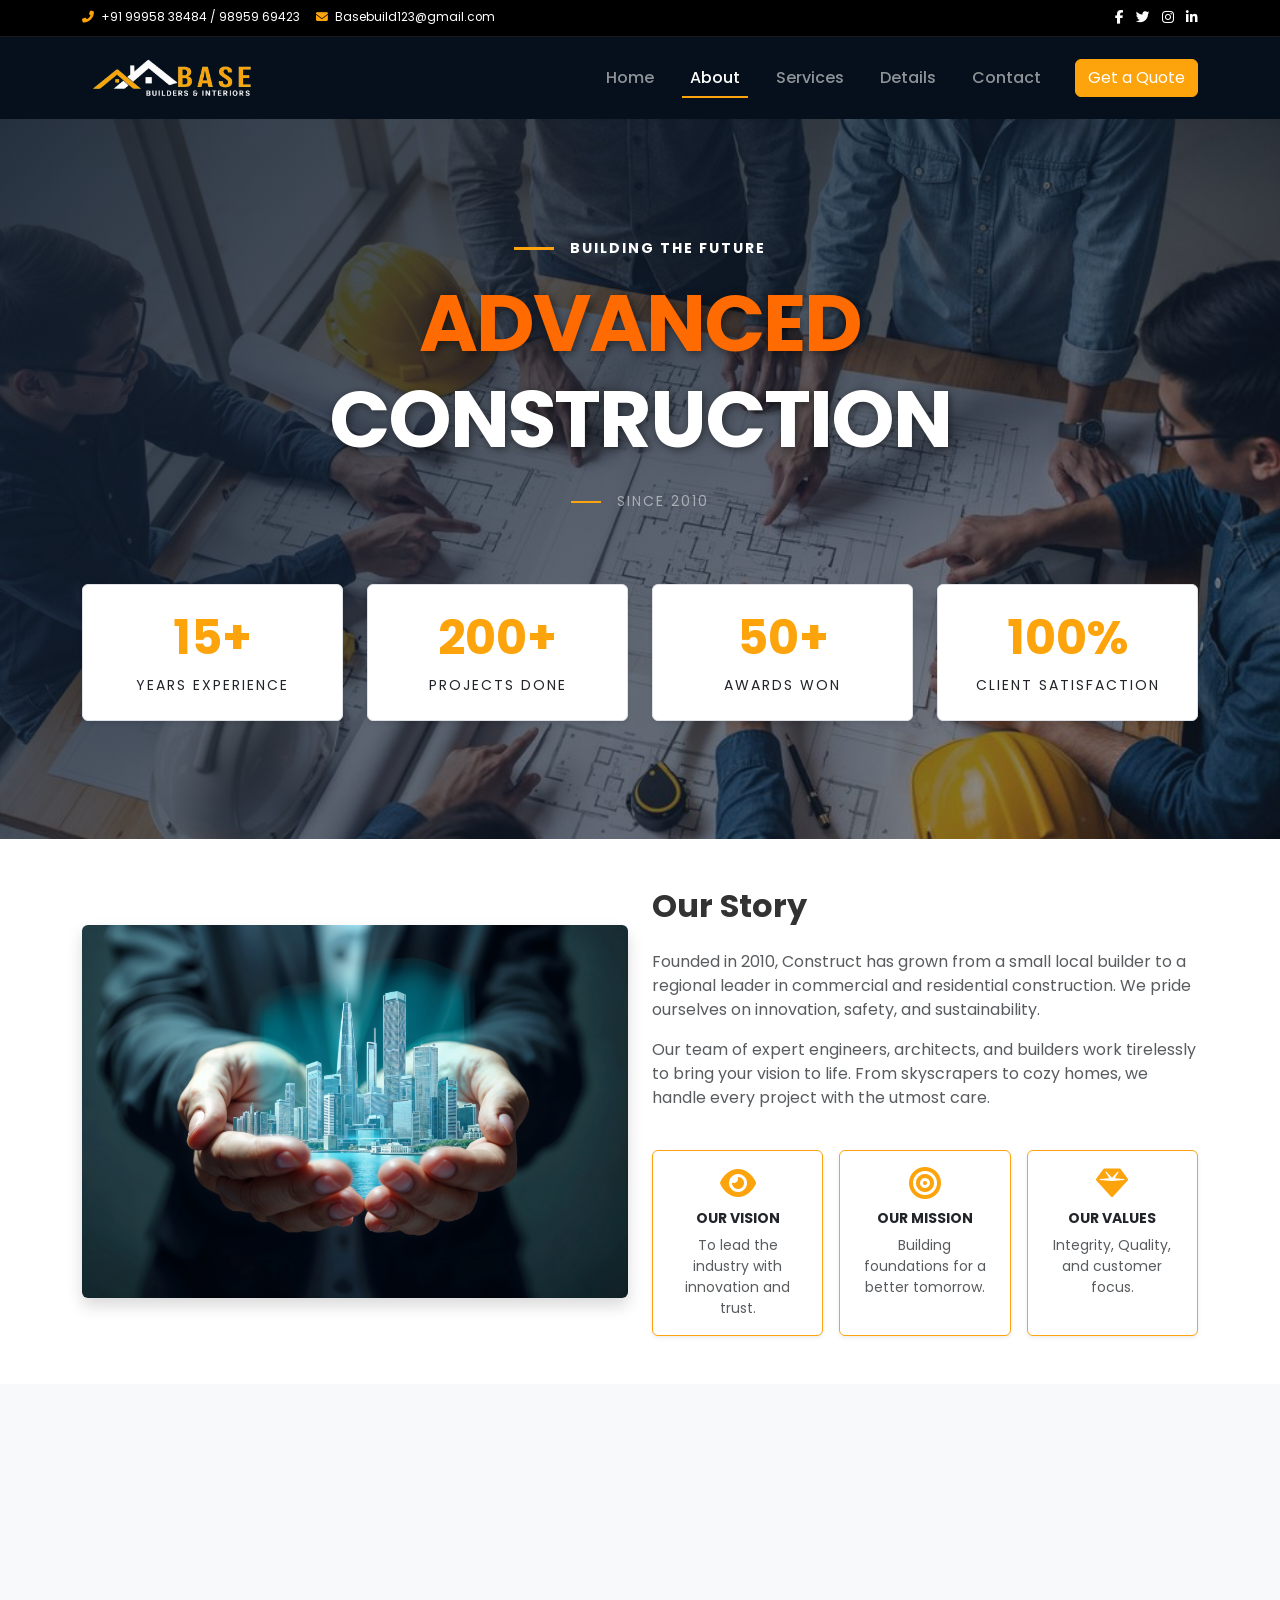
==== commit 94e0560b: "Corrected Custom Nav Bar" ====
--- a/about.html
+++ b/about.html
@@ -18,10 +18,11 @@
 
     <!-- Repeat Navbar for consistency -->
     <div class="custom-top-nav py-2 text-white">
-        <div class="container d-flex justify-content-between align-items-center">
-            <div class="top-info">
-                <small class="me-3"><i class="fas fa-phone-alt me-1"></i> +91 99958 38484 / 98959 69423</small>
-                <small><i class="fas fa-envelope me-1"></i> Basebuild123@gmail.com</small>
+        <div class="container d-flex justify-content-center justify-content-md-between align-items-center">
+            <div class="top-info d-flex flex-column flex-md-row align-items-center">
+                <small class="me-md-3 mb-1 mb-md-0"><i class="fas fa-phone-alt me-1 text-warning"></i> +91 99958 38484 /
+                    98959 69423</small>
+                <small><i class="fas fa-envelope me-1 text-warning"></i> Basebuild123@gmail.com</small>
             </div>
             <div class="top-social d-none d-md-block">
                 <a href="#" class="text-white me-2"><i class="fab fa-facebook-f"></i></a>
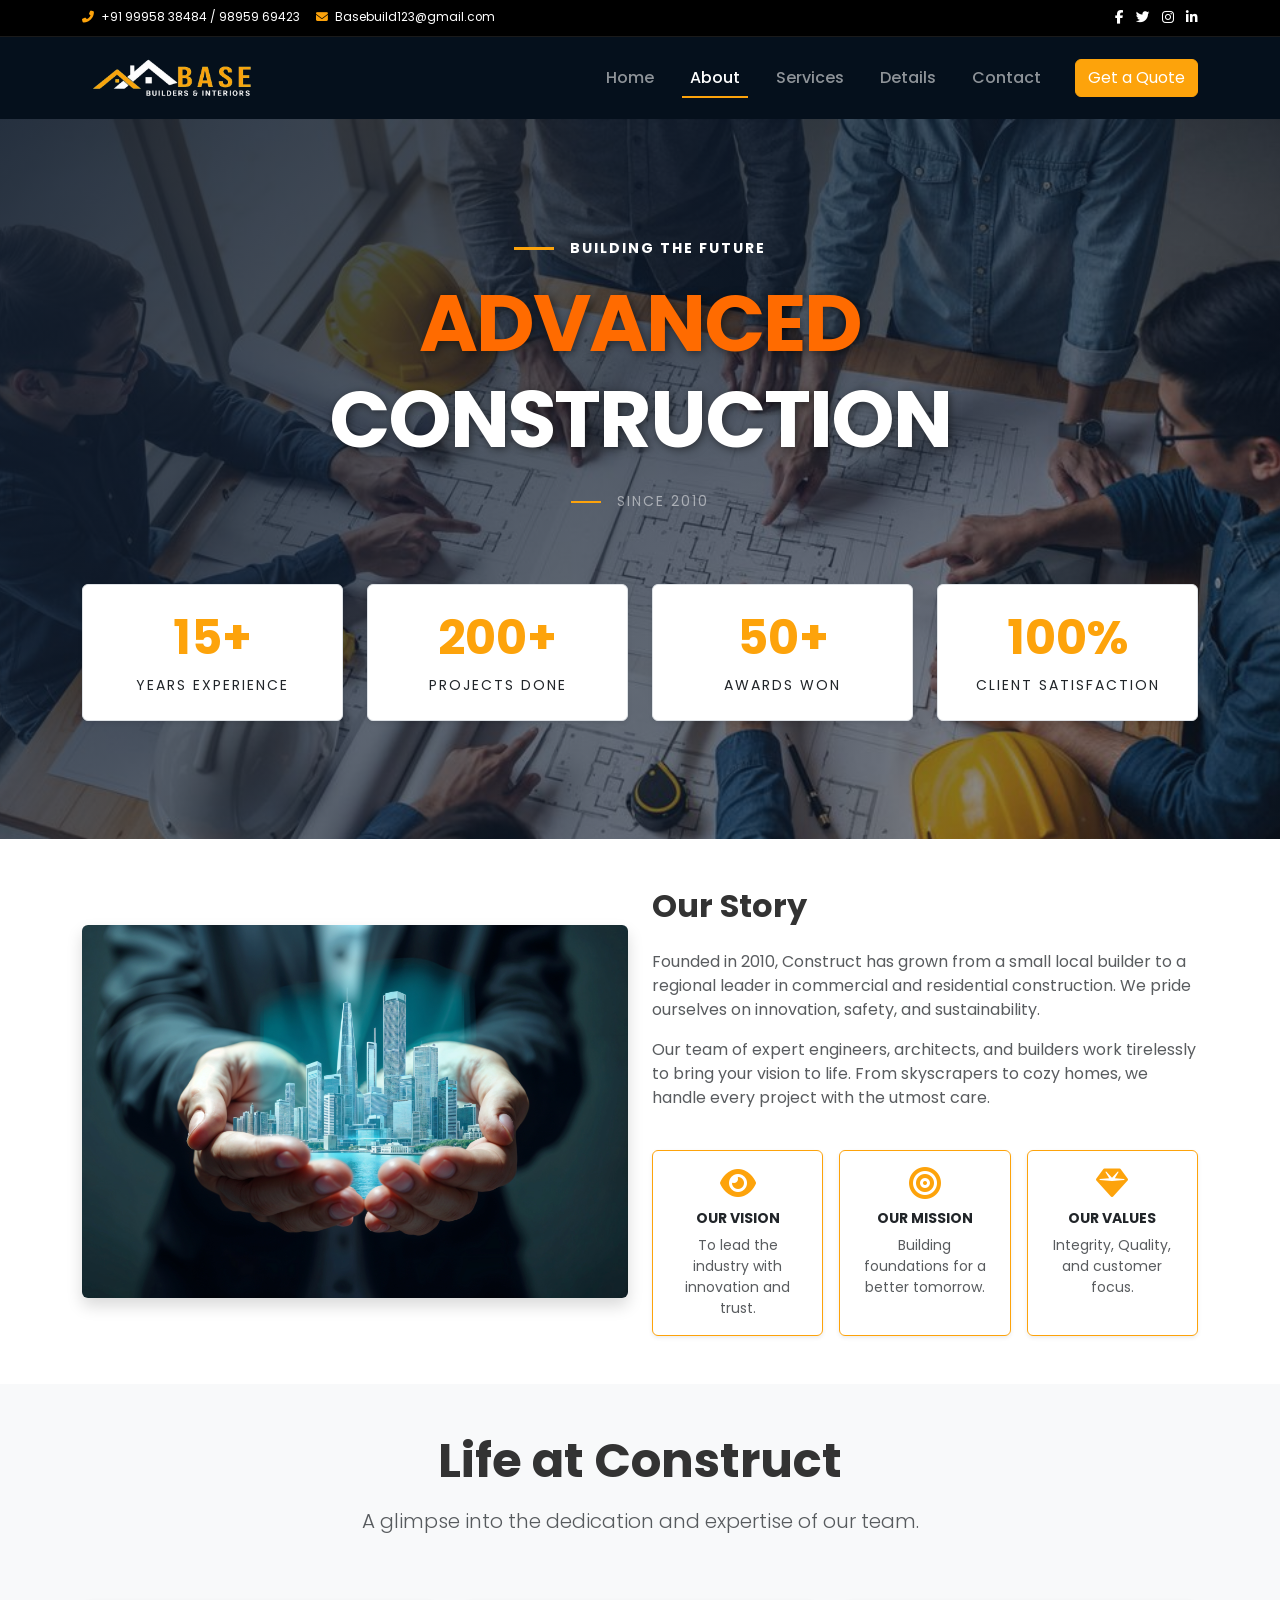
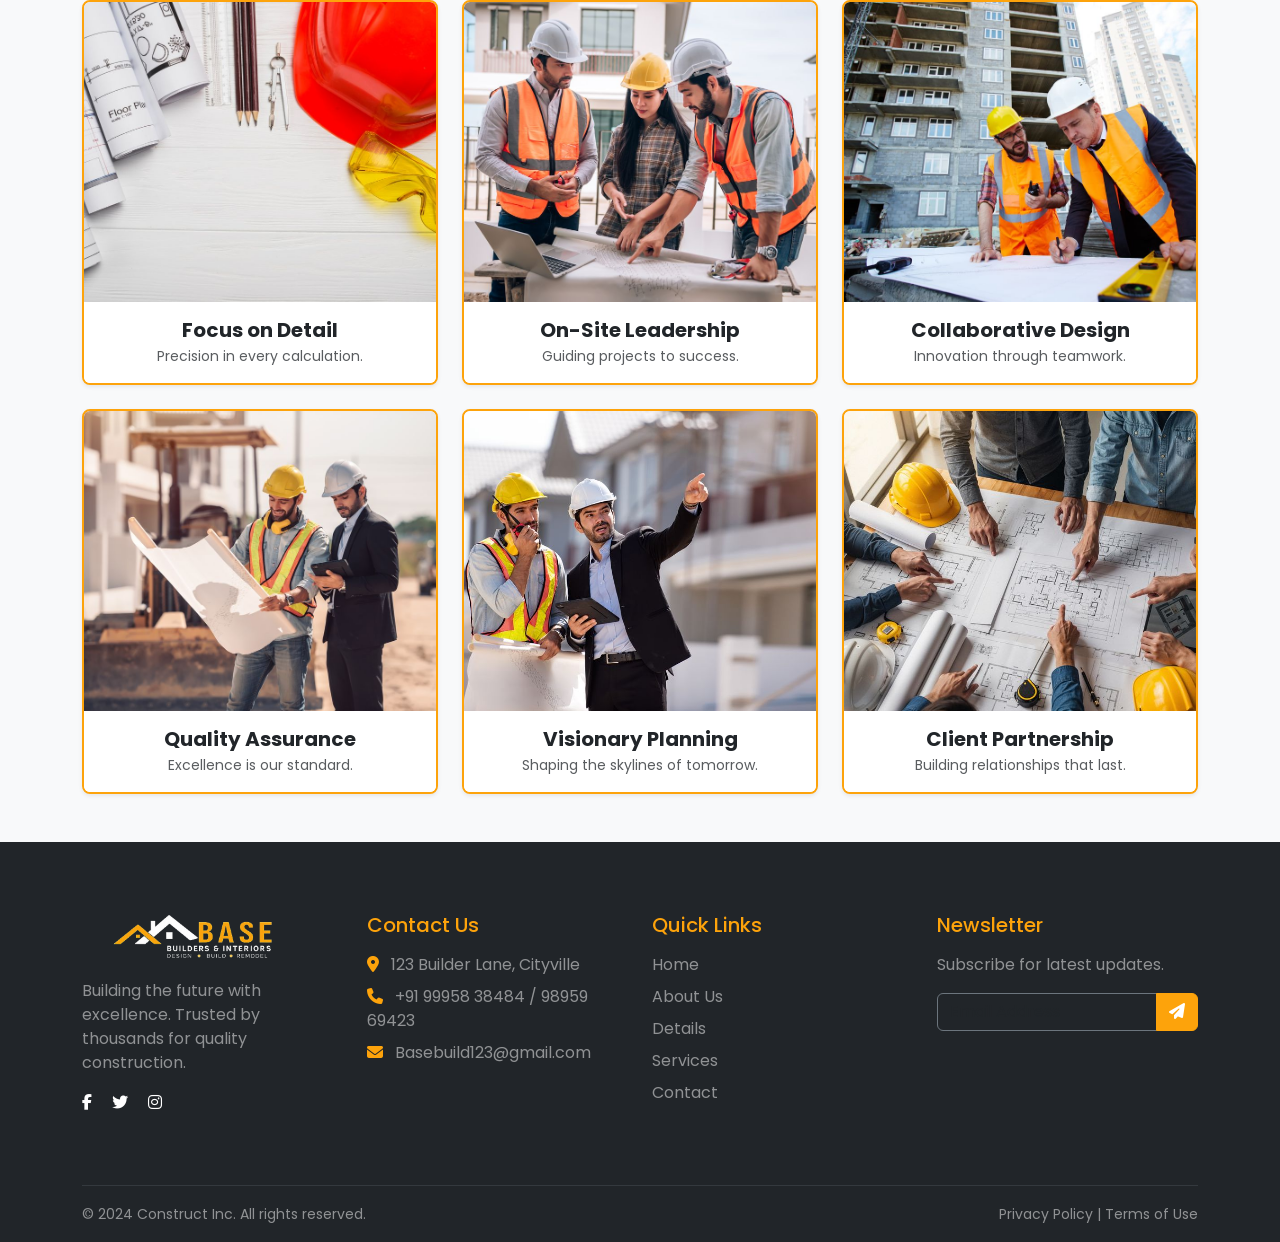
==== commit d16b3aae: "Corrected menu" ====
--- a/about.html
+++ b/about.html
@@ -38,7 +38,7 @@
             <a class="navbar-brand fw-bold" href="index.html"><img src="xdlogo.png" alt="Construct Logo"
                     style="height: 40px;"></a>
             <button class="navbar-toggler" type="button" data-bs-toggle="modal" data-bs-target="#mobileMenuModal">
-                <span class="navbar-toggler-icon"></span>
+                <i class="fas fa-bars text-warning fs-1"></i>
             </button>
             <div class="collapse navbar-collapse" id="navbarNav">
                 <ul class="navbar-nav ms-auto mb-2 mb-lg-0">
@@ -58,18 +58,23 @@
         <div class="modal-dialog modal-fullscreen">
             <div class="modal-content bg-dark text-white">
                 <div class="modal-header border-0">
-                    <h5 class="modal-title text-warning"><img src="d.png" alt="Construct Logo" style="height: 50px;">
+                    <h5 class="modal-title"><img src="xdlogo.png" alt="Construct Logo" style="height: 40px;">
                     </h5>
                     <button type="button" class="btn-close btn-close-white" data-bs-dismiss="modal"
                         aria-label="Close"></button>
                 </div>
                 <div class="modal-body d-flex flex-column justify-content-center align-items-center">
-                    <ul class="nav flex-column text-center fs-2 gap-3">
-                        <li class="nav-item"><a class="nav-link text-white" href="index.html">Home</a></li>
-                        <li class="nav-item"><a class="nav-link text-white" href="about.html">About</a></li>
-                        <li class="nav-item"><a class="nav-link text-white" href="services.html">Services</a></li>
-                        <li class="nav-item"><a class="nav-link text-white" href="details.html">Details</a></li>
-                        <li class="nav-item"><a class="nav-link text-white" href="contact.html">Contact</a></li>
+                    <ul class="nav flex-column text-start fs-2 gap-3 w-100 px-5">
+                        <li class="nav-item"><a class="nav-link text-white" href="index.html"><i
+                                    class="fas fa-home me-3"></i> Home</a></li>
+                        <li class="nav-item"><a class="nav-link text-white" href="about.html"><i
+                                    class="fas fa-user me-3"></i> About</a></li>
+                        <li class="nav-item"><a class="nav-link text-white" href="services.html"><i
+                                    class="fas fa-hard-hat me-3"></i> Services</a></li>
+                        <li class="nav-item"><a class="nav-link text-white" href="details.html"><i
+                                    class="fas fa-layer-group me-3"></i> Details</a></li>
+                        <li class="nav-item"><a class="nav-link text-white" href="contact.html"><i
+                                    class="fas fa-envelope me-3"></i> Contact</a></li>
                     </ul>
                 </div>
             </div>
--- a/style.css
+++ b/style.css
@@ -1376,4 +1376,62 @@
     .hero-center-content {
         padding: 0 10px;
     }
+}
+
+/* --- Mobile Menu Enhancements --- */
+.navbar-toggler {
+    border: none;
+    box-shadow: none !important;
+}
+
+.navbar-toggler:focus {
+    box-shadow: none;
+    outline: none;
+}
+
+/* Modal Styling */
+#mobileMenuModal .modal-content {
+    background: linear-gradient(135deg, #05101c 0%, #0f1c2e 100%);
+    /* Dark gradient */
+}
+
+#mobileMenuModal .nav-link {
+    font-size: 1.8rem;
+    font-weight: 600;
+    color: rgba(255, 255, 255, 0.6) !important;
+    transition: all 0.3s ease;
+    padding: 10px 20px;
+    border-radius: 50px;
+}
+
+#mobileMenuModal .nav-link:hover,
+#mobileMenuModal .nav-link.active {
+    color: #fff !important;
+    background: rgba(255, 255, 255, 0.05);
+    /* Subtle highlight */
+    transform: translateX(5px);
+}
+
+#mobileMenuModal .nav-link i {
+    width: 40px;
+    display: inline-block;
+    text-align: center;
+    color: var(--primary-color) !important;
+    transition: transform 0.3s ease;
+}
+
+#mobileMenuModal .nav-link:hover i {
+    transform: scale(1.2);
+}
+
+/* Close Button adjustment */
+.btn-close-white {
+    filter: invert(1) grayscale(100%) brightness(200%);
+    opacity: 0.8;
+}
+
+.btn-close-white:hover {
+    opacity: 1;
+    transform: rotate(90deg);
+    transition: transform 0.3s ease;
 }
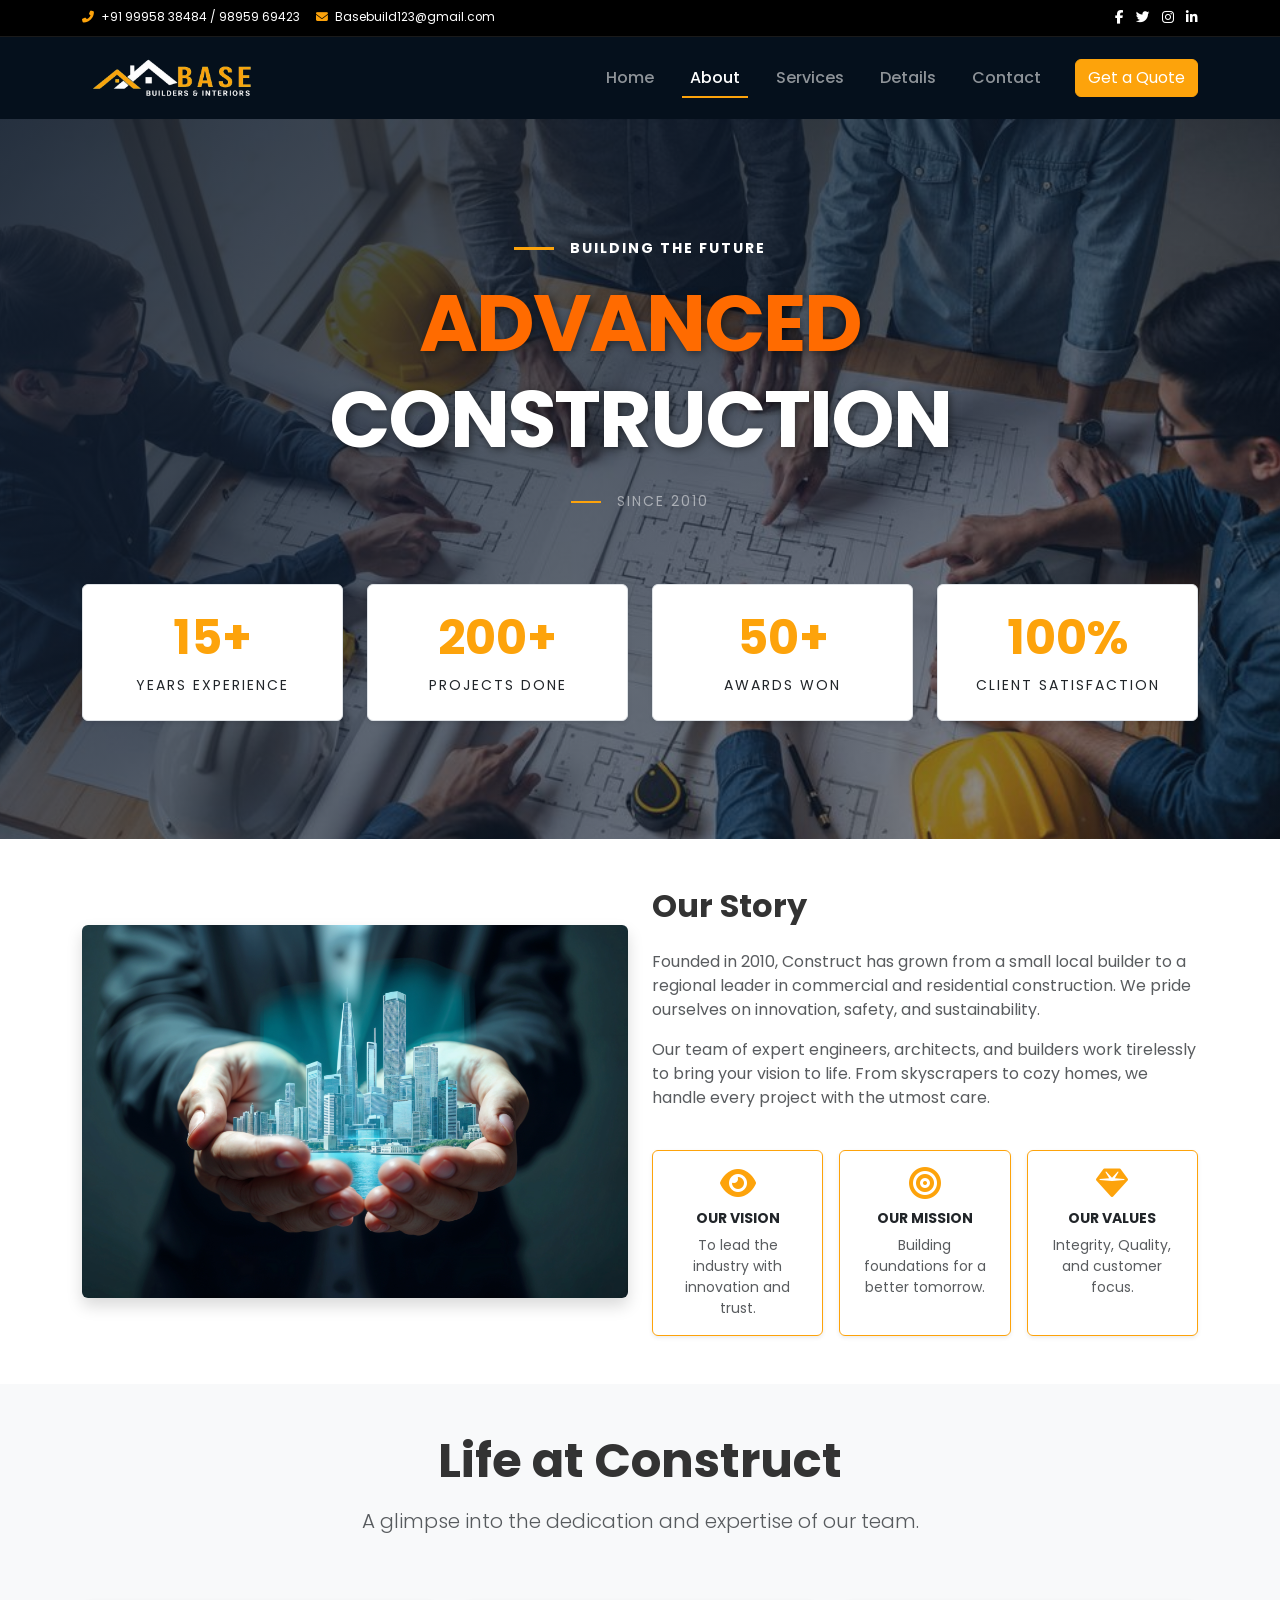
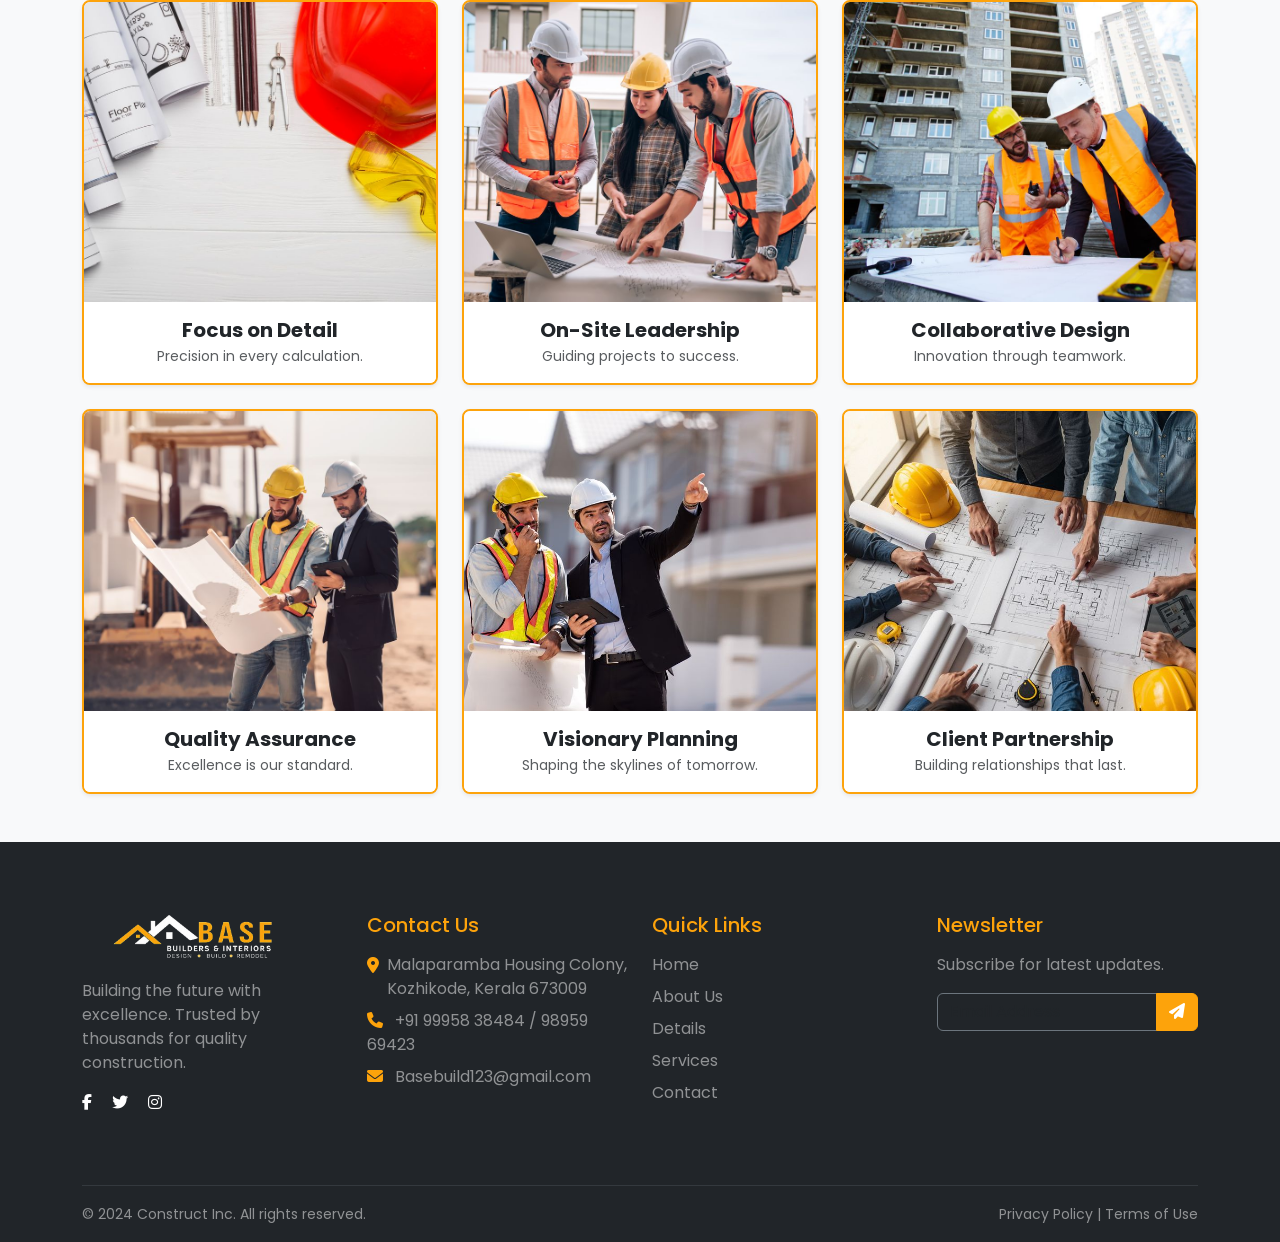
==== commit 7a26c1c0: "Added Map Location" ====
--- a/about.html
+++ b/about.html
@@ -295,8 +295,8 @@
                 <div class="col-lg-3 col-md-6 mb-4">
                     <h5 class="text-warning mb-3">Contact Us</h5>
                     <ul class="list-unstyled text-white-50">
-                        <li class="mb-2"><i class="fas fa-map-marker-alt me-2 text-warning"></i> 123 Builder Lane,
-                            Cityville</li>
+                        <li class="mb-2 d-flex"><i class="fas fa-map-marker-alt me-2 text-warning mt-1"></i>
+                            <span>Malaparamba Housing Colony, Kozhikode, Kerala 673009</span></li>
                         <li class="mb-2"><i class="fas fa-phone me-2 text-warning"></i> +91 99958 38484 / 98959 69423
                         </li>
                         <li class="mb-2"><i class="fas fa-envelope me-2 text-warning"></i> Basebuild123@gmail.com</li>
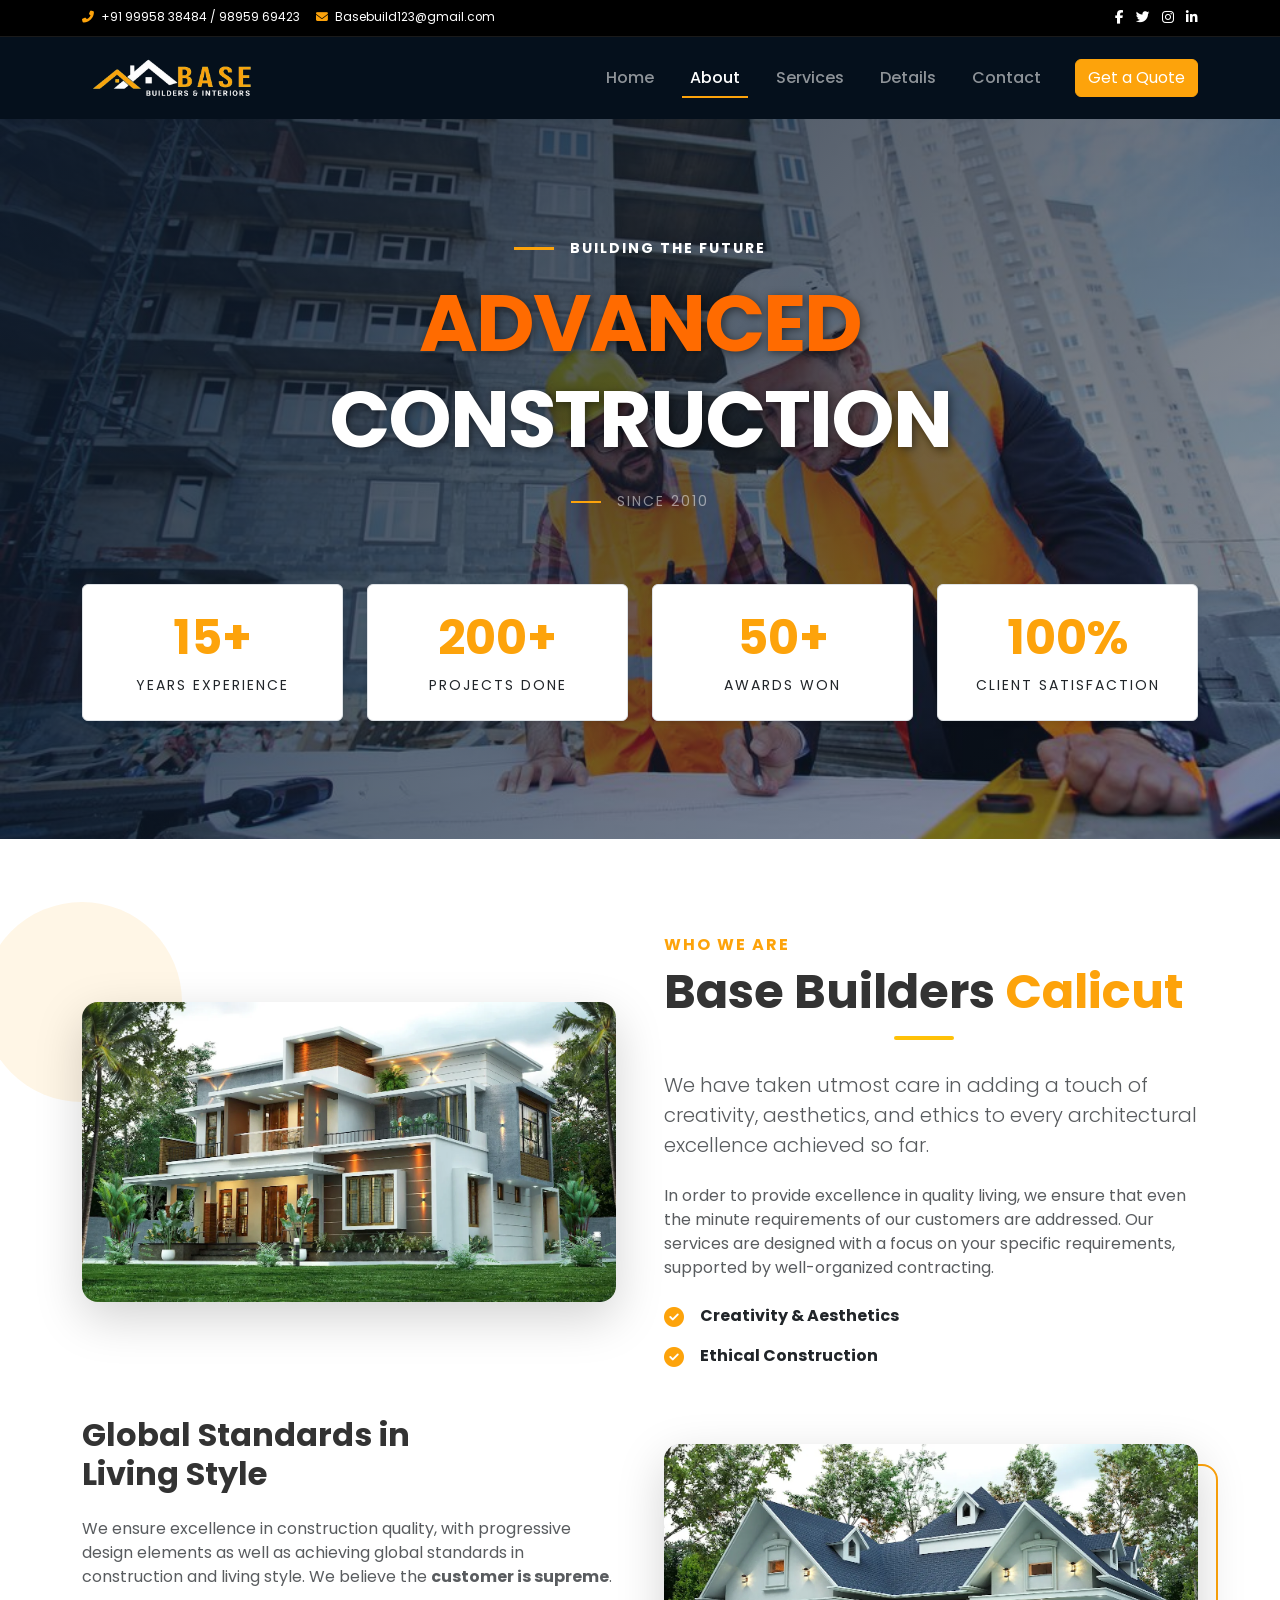
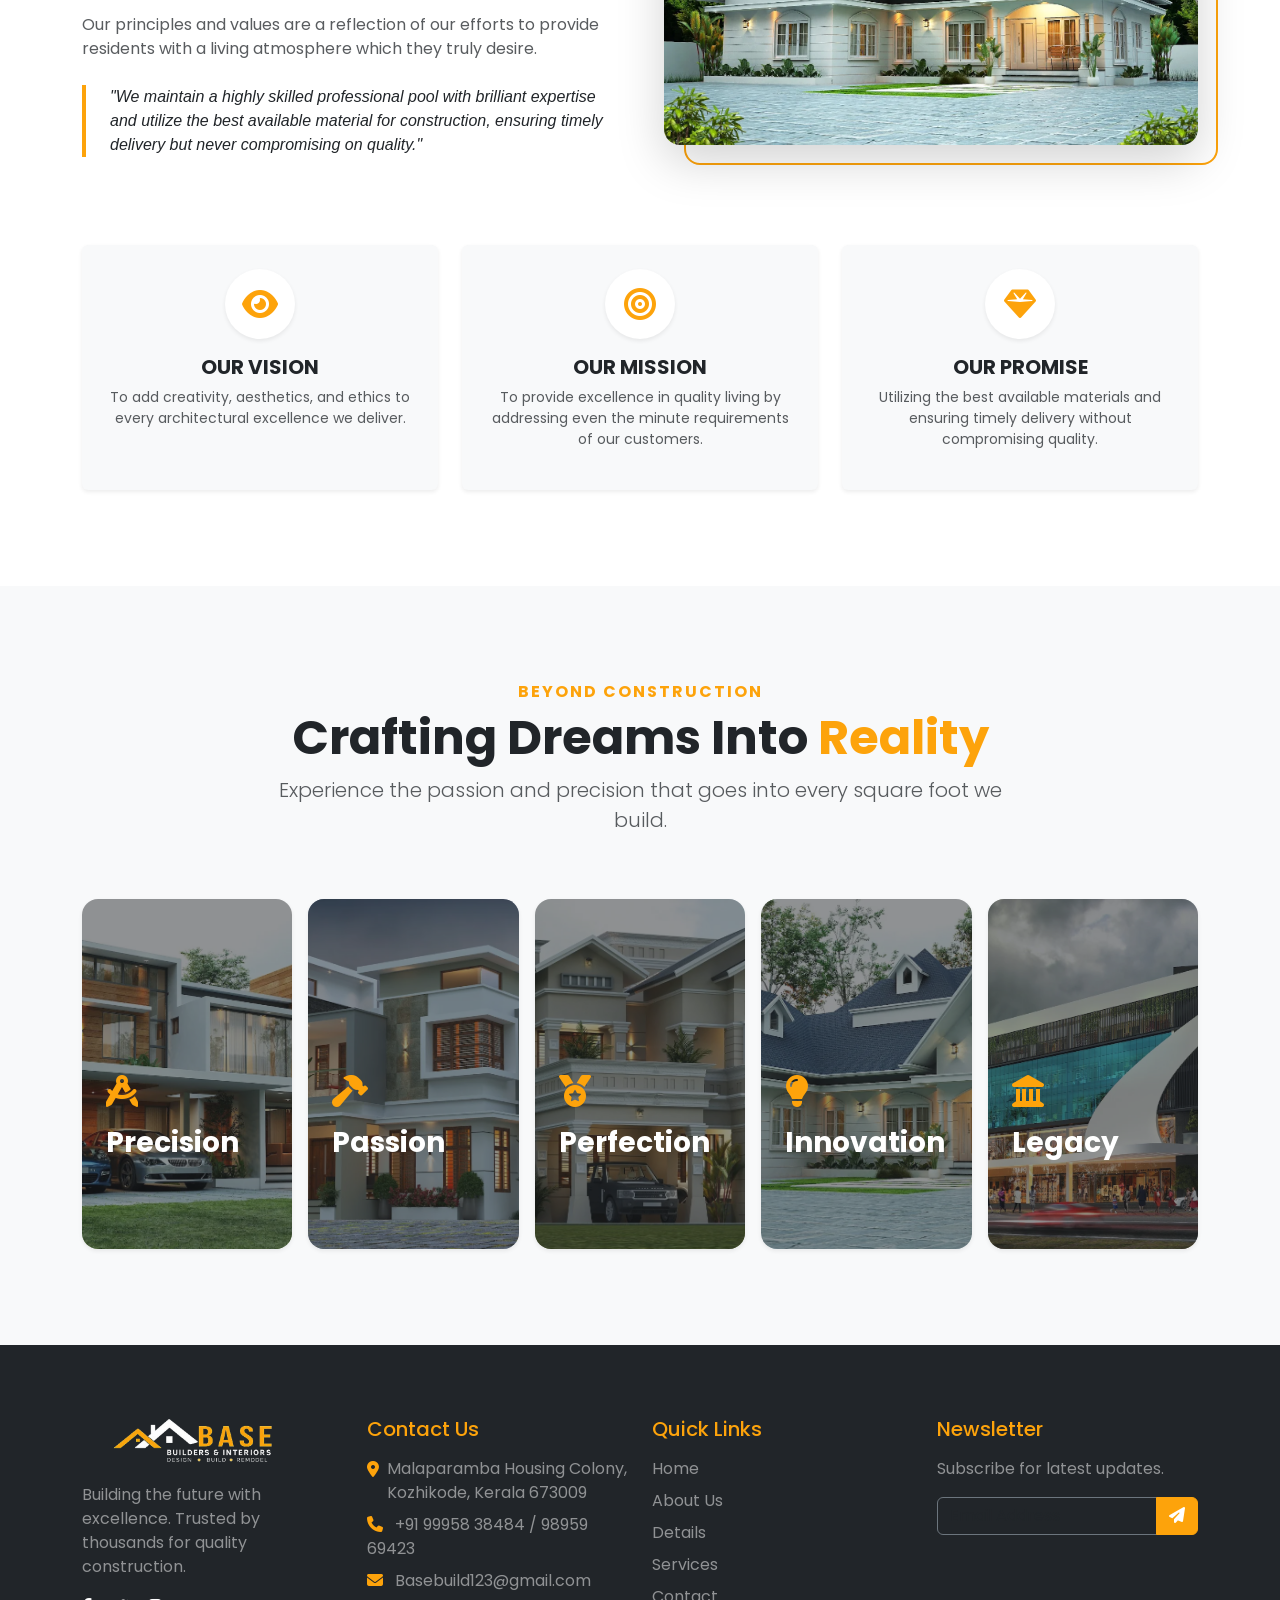
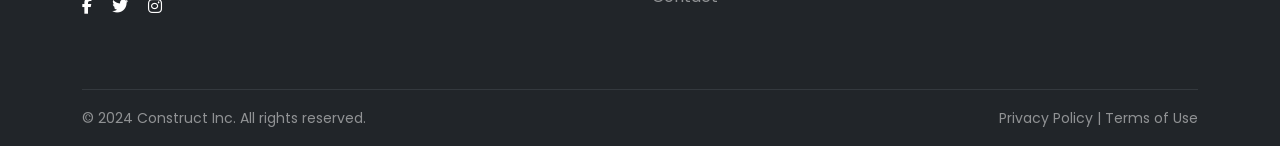
==== commit a08e7920: "14-02-2026" ====
--- a/about.html
+++ b/about.html
@@ -9,7 +9,7 @@
     <link href="https://fonts.googleapis.com/css2?family=Poppins:wght@300;400;500;600;700&display=swap"
         rel="stylesheet">
     <link rel="stylesheet" href="https://cdnjs.cloudflare.com/ajax/libs/font-awesome/6.4.0/css/all.min.css">
-    <link rel="stylesheet" href="style.css">
+    <link rel="stylesheet" href="assets/css/style.css">
     <!-- Preload Hero Image for Performance -->
     <link rel="preload" as="image" href="engineers/wdw.jpg">
 </head>
@@ -35,7 +35,7 @@
 
     <nav class="navbar navbar-expand-lg navbar-dark sticky-top" id="mainNav">
         <div class="container">
-            <a class="navbar-brand fw-bold" href="index.html"><img src="xdlogo.png" alt="Construct Logo"
+            <a class="navbar-brand fw-bold" href="index.html"><img src="assets/images/xdlogo.png" alt="Construct Logo"
                     style="height: 40px;"></a>
             <button class="navbar-toggler" type="button" data-bs-toggle="modal" data-bs-target="#mobileMenuModal">
                 <i class="fas fa-bars text-warning fs-1"></i>
@@ -58,7 +58,7 @@
         <div class="modal-dialog modal-fullscreen">
             <div class="modal-content bg-dark text-white">
                 <div class="modal-header border-0">
-                    <h5 class="modal-title"><img src="xdlogo.png" alt="Construct Logo" style="height: 40px;">
+                    <h5 class="modal-title"><img src="assets/images/xdlogo.png" alt="Construct Logo" style="height: 40px;">
                     </h5>
                     <button type="button" class="btn-close btn-close-white" data-bs-dismiss="modal"
                         aria-label="Close"></button>
@@ -86,7 +86,7 @@
     <!-- Page Header with Background Image -->
     <!-- Page Header with Background Image -->
     <section class="position-relative text-white text-center d-flex align-items-center justify-content-center"
-        style="min-height: 80vh; background: url('engineers/wdw.jpg') center/cover no-repeat;">
+        style="min-height: 80vh; background: url('assets/images/engineers/pointing-sketch.jpg') center/cover no-repeat;">
         <!-- Gradient Overlay -->
         <div class="position-absolute top-0 start-0 w-100 h-100"
             style="background: linear-gradient(135deg, rgba(15, 28, 46, 0.9) 0%, rgba(15, 28, 46, 0.4) 100%);"></div>
@@ -141,50 +141,114 @@
         </div>
     </section>
 
-    <section class="py-5">
-        <div class="container">
-            <div class="row align-items-center">
+    <!-- Who We Are Section -->
+    <section class="py-5 bg-white overflow-hidden">
+        <div class="container py-5">
+            <!-- Part 1: Introduction -->
+            <div class="row align-items-center mb-5 gx-5">
                 <div class="col-lg-6 mb-4 mb-lg-0">
-                    <img data-src="about/xyz.jpg"
-                        src="[data-uri]"
-                        class="img-fluid rounded shadow" alt="Construction Site">
+                    <div class="position-relative">
+                        <img src="assets/images/ourworks/unnamed (1).webp" class="img-fluid rounded-4 shadow-lg position-relative z-2"
+                            alt="Base Builders Architecture">
+                        <div class="position-absolute top-0 start-0 translate-middle bg-warning rounded-circle d-none d-lg-block"
+                            style="width: 200px; height: 200px; opacity: 0.1; z-index: 1;"></div>
+                        <div class="position-absolute bottom-0 end-0 translate-middle-x bg-dark rounded-circle d-none d-lg-block"
+                            style="width: 150px; height: 150px; opacity: 0.05; z-index: 1;"></div>
+                    </div>
                 </div>
                 <div class="col-lg-6">
-                    <h2 class="fw-bold mb-4">Our Story</h2>
-                    <p class="text-muted">Founded in 2010, Construct has grown from a small local builder to a regional
-                        leader in commercial and residential construction. We pride ourselves on innovation, safety, and
-                        sustainability.</p>
-                    <p class="text-muted">Our team of expert engineers, architects, and builders work tirelessly to
-                        bring your vision to life. From skyscrapers to cozy homes, we handle every project with the
-                        utmost care.</p>
-
-                    <div class="row g-3 mt-4">
-                        <div class="col-md-4">
-                            <div class="card bg-white border border-warning h-100 shadow-sm">
-                                <div class="card-body text-center p-3">
-                                    <div class="text-warning mb-2"><i class="fas fa-eye fa-2x"></i></div>
-                                    <h6 class="fw-bold text-uppercase small">Our Vision</h6>
-                                    <p class="small text-muted mb-0">To lead the industry with innovation and trust.</p>
-                                </div>
+                    <h6 class="text-warning text-uppercase fw-bold letter-spacing-2 mb-2">Who We Are</h6>
+                    <h2 class="display-5 fw-bold mb-4 title-centered-line d-inline-block">Base Builders <span
+                            class="text-warning">Calicut</span></h2>
+                    <p class="lead text-dark opacity-75 mb-4">
+                        We have taken utmost care in adding a touch of creativity, aesthetics, and ethics to every
+                        architectural excellence achieved so far.
+                    </p>
+                    <p class="text-muted mb-4">
+                        In order to provide excellence in quality living, we ensure that even the minute requirements of
+                        our customers are addressed.
+                        Our services are designed with a focus on your specific requirements, supported by
+                        well-organized contracting.
+                    </p>
+                    <div class="d-flex align-items-center mb-3">
+                        <i class="fas fa-check-circle text-warning fa-lg me-3"></i>
+                        <span class="fw-bold text-dark">Creativity & Aesthetics</span>
+                    </div>
+                    <div class="d-flex align-items-center">
+                        <i class="fas fa-check-circle text-warning fa-lg me-3"></i>
+                        <span class="fw-bold text-dark">Ethical Construction</span>
+                    </div>
+                </div>
+            </div>
+
+            <!-- Part 2: Premium Standards -->
+            <div class="row align-items-center flex-lg-row-reverse mt-5 gx-5">
+                <div class="col-lg-6 mb-4 mb-lg-0">
+                    <div class="position-relative">
+                        <img src="assets/images/ourworks/unnamed (2).webp" class="img-fluid rounded-4 shadow-lg position-relative z-2"
+                            alt="Premium Living Standards">
+                        <!-- Decorative Border -->
+                        <div class="position-absolute top-0 start-0 w-100 h-100 border border-warning border-2 rounded-4"
+                            style="transform: translate(20px, 20px); z-index: 1;"></div>
+                    </div>
+                </div>
+                <div class="col-lg-6">
+                    <h2 class="fw-bold mb-4">Global Standards in <br>Living Style</h2>
+                    <p class="text-muted mb-4">
+                        We ensure excellence in construction quality, with progressive design elements as well as
+                        achieving global standards in construction and living style.
+                        We believe the <strong>customer is supreme</strong>.
+                    </p>
+                    <p class="text-muted mb-4">
+                        Our principles and values are a reflection of our efforts to provide residents with a living
+                        atmosphere which they truly desire.
+                    </p>
+                    <blockquote class="border-start border-warning border-4 ps-4 fst-italic text-dark">
+                        "We maintain a highly skilled professional pool with brilliant expertise and utilize the best
+                        available material for construction, ensuring timely delivery but never compromising on
+                        quality."
+                    </blockquote>
+                </div>
+            </div>
+
+            <!-- Part 3: Core Values Cards -->
+            <div class="row g-4 mt-5">
+                <div class="col-md-4">
+                    <div class="card h-100 border-0 shadow-sm hover-lift bg-light">
+                        <div class="card-body p-4 text-center">
+                            <div class="icon-box-floating bg-white text-warning rounded-circle shadow-sm mx-auto mb-3 d-flex align-items-center justify-content-center"
+                                style="width: 70px; height: 70px;">
+                                <i class="fas fa-eye fa-2x"></i>
                             </div>
+                            <h5 class="fw-bold text-uppercase">Our Vision</h5>
+                            <p class="text-muted small">To add creativity, aesthetics, and ethics to every architectural
+                                excellence we deliver.</p>
                         </div>
-                        <div class="col-md-4">
-                            <div class="card bg-white border border-warning h-100 shadow-sm">
-                                <div class="card-body text-center p-3">
-                                    <div class="text-warning mb-2"><i class="fas fa-bullseye fa-2x"></i></div>
-                                    <h6 class="fw-bold text-uppercase small">Our Mission</h6>
-                                    <p class="small text-muted mb-0">Building foundations for a better tomorrow.</p>
-                                </div>
+                    </div>
+                </div>
+                <div class="col-md-4">
+                    <div class="card h-100 border-0 shadow-sm hover-lift bg-light">
+                        <div class="card-body p-4 text-center">
+                            <div class="icon-box-floating bg-white text-warning rounded-circle shadow-sm mx-auto mb-3 d-flex align-items-center justify-content-center"
+                                style="width: 70px; height: 70px;">
+                                <i class="fas fa-bullseye fa-2x"></i>
                             </div>
+                            <h5 class="fw-bold text-uppercase">Our Mission</h5>
+                            <p class="text-muted small">To provide excellence in quality living by addressing even the
+                                minute requirements of our customers.</p>
                         </div>
-                        <div class="col-md-4">
-                            <div class="card bg-white border border-warning h-100 shadow-sm">
-                                <div class="card-body text-center p-3">
-                                    <div class="text-warning mb-2"><i class="fas fa-gem fa-2x"></i></div>
-                                    <h6 class="fw-bold text-uppercase small">Our Values</h6>
-                                    <p class="small text-muted mb-0">Integrity, Quality, and customer focus.</p>
-                                </div>
+                    </div>
+                </div>
+                <div class="col-md-4">
+                    <div class="card h-100 border-0 shadow-sm hover-lift bg-light">
+                        <div class="card-body p-4 text-center">
+                            <div class="icon-box-floating bg-white text-warning rounded-circle shadow-sm mx-auto mb-3 d-flex align-items-center justify-content-center"
+                                style="width: 70px; height: 70px;">
+                                <i class="fas fa-gem fa-2x"></i>
                             </div>
+                            <h5 class="fw-bold text-uppercase">Our Promise</h5>
+                            <p class="text-muted small">Utilizing the best available materials and ensuring timely
+                                delivery without compromising quality.</p>
                         </div>
                     </div>
                 </div>
@@ -192,80 +256,95 @@
         </div>
     </section>
 
-    <!-- Life at Construct Section -->
-    <section class="py-5 bg-light optimize-rendering">
-        <div class="container">
-            <div class="row text-center mb-5">
-                <div class="col-lg-8 mx-auto">
-                    <h2 class="fw-bold display-5 mb-3">Life at Construct</h2>
-                    <p class="lead text-muted">A glimpse into the dedication and expertise of our team.</p>
-                </div>
-            </div>
-            <div class="row g-4">
-                <div class="col-md-6 col-lg-4">
-                    <div class="card h-100 border-warning border-2 shadow-sm rounded-3 overflow-hidden hover-lift">
-                        <img data-src="engineers/2147710860.jpg"
-                            src="[data-uri]"
-                            class="card-img-top" alt="Focus on Detail" style="height: 300px; object-fit: cover;">
-                        <div class="card-body bg-white text-center">
-                            <h5 class="fw-bold mb-1">Focus on Detail</h5>
-                            <p class="text-muted small mb-0">Precision in every calculation.</p>
-                        </div>
-                    </div>
-                </div>
-                <div class="col-md-6 col-lg-4">
-                    <div class="card h-100 border-warning border-2 shadow-sm rounded-3 overflow-hidden hover-lift">
-                        <img data-src="engineers/d.jpg"
-                            src="[data-uri]"
-                            class="card-img-top" alt="On-Site Leadership" style="height: 300px; object-fit: cover;">
-                        <div class="card-body bg-white text-center">
-                            <h5 class="fw-bold mb-1">On-Site Leadership</h5>
-                            <p class="text-muted small mb-0">Guiding projects to success.</p>
-                        </div>
-                    </div>
-                </div>
-                <div class="col-md-6 col-lg-4">
-                    <div class="card h-100 border-warning border-2 shadow-sm rounded-3 overflow-hidden hover-lift">
-                        <img data-src="engineers/pointing-sketch.jpg"
-                            src="[data-uri]"
-                            class="card-img-top" alt="Collaborative Design" style="height: 300px; object-fit: cover;">
-                        <div class="card-body bg-white text-center">
-                            <h5 class="fw-bold mb-1">Collaborative Design</h5>
-                            <p class="text-muted small mb-0">Innovation through teamwork.</p>
-                        </div>
-                    </div>
-                </div>
-                <div class="col-md-6 col-lg-4">
-                    <div class="card h-100 border-warning border-2 shadow-sm rounded-3 overflow-hidden hover-lift">
-                        <img data-src="engineers/s.jpg"
-                            src="[data-uri]"
-                            class="card-img-top" alt="Quality Assurance" style="height: 300px; object-fit: cover;">
-                        <div class="card-body bg-white text-center">
-                            <h5 class="fw-bold mb-1">Quality Assurance</h5>
-                            <p class="text-muted small mb-0">Excellence is our standard.</p>
-                        </div>
-                    </div>
-                </div>
-                <div class="col-md-6 col-lg-4">
-                    <div class="card h-100 border-warning border-2 shadow-sm rounded-3 overflow-hidden hover-lift">
-                        <img data-src="engineers/sd.jpg"
-                            src="[data-uri]"
-                            class="card-img-top" alt="Visionary Planning" style="height: 300px; object-fit: cover;">
-                        <div class="card-body bg-white text-center">
-                            <h5 class="fw-bold mb-1">Visionary Planning</h5>
-                            <p class="text-muted small mb-0">Shaping the skylines of tomorrow.</p>
-                        </div>
-                    </div>
-                </div>
-                <div class="col-md-6 col-lg-4">
-                    <div class="card h-100 border-warning border-2 shadow-sm rounded-3 overflow-hidden hover-lift">
-                        <img data-src="engineers/wdw.jpg"
-                            src="[data-uri]"
-                            class="card-img-top" alt="Client Partnership" style="height: 300px; object-fit: cover;">
-                        <div class="card-body bg-white text-center">
-                            <h5 class="fw-bold mb-1">Client Partnership</h5>
-                            <p class="text-muted small mb-0">Building relationships that last.</p>
-                        </div>
+    <!-- Crafting Dreams - Accordion Gallery -->
+    <section class="py-5 bg-light overflow-hidden">
+        <div class="container py-5">
+            <div class="row justify-content-center mb-5">
+                <div class="col-lg-8 text-center">
+                    <h6 class="text-warning text-uppercase fw-bold letter-spacing-2 mb-2">Beyond Construction</h6>
+                    <h2 class="display-5 fw-bold text-dark">Crafting Dreams Into <span
+                            class="text-warning">Reality</span></h2>
+                    <p class="lead text-muted">Experience the passion and precision that goes into every square foot we
+                        build.</p>
+                </div>
+            </div>
+
+            <!-- Accordion Gallery Container -->
+            <div class="d-flex flex-column flex-lg-row gap-3" style="min-height: 350px;">
+
+                <!-- Panel 1: Precision -->
+                <div class="accordion-panel position-relative rounded-4 overflow-hidden flex-fill shadow-sm"
+                    style="background: url('assets/images/ourworks/unnamed (3).webp') center/cover; transition: all 0.5s ease; cursor: pointer; min-height: 200px;">
+                    <div
+                        class="position-absolute top-0 start-0 w-100 h-100 bg-dark opacity-50 transition-opacity panel-overlay">
+                    </div>
+                    <div class="position-absolute bottom-0 start-0 p-4 text-white w-100 z-1">
+                        <div class="icon-box mb-3 text-warning"><i class="fas fa-drafting-compass fa-2x"></i></div>
+                        <h3 class="fw-bold mb-2">Precision</h3>
+                        <p class="fw-bold text-white panel-desc opacity-0 transition-opacity"
+                            style="max-height: 0; overflow: hidden;">Every measurement matters. We ensure 100% accuracy
+                            in our architectural planning.</p>
+                    </div>
+                </div>
+
+                <!-- Panel 2: Passion -->
+                <div class="accordion-panel position-relative rounded-4 overflow-hidden flex-fill shadow-sm"
+                    style="background: url('assets/images/ourworks/unnamed (7).webp') center/cover; transition: all 0.5s ease; cursor: pointer; min-height: 200px;">
+                    <div
+                        class="position-absolute top-0 start-0 w-100 h-100 bg-dark opacity-50 transition-opacity panel-overlay">
+                    </div>
+                    <div class="position-absolute bottom-0 start-0 p-4 text-white w-100 z-1">
+                        <div class="icon-box mb-3 text-warning"><i class="fas fa-hammer fa-2x"></i></div>
+                        <h3 class="fw-bold mb-2">Passion</h3>
+                        <p class="fw-bold text-white panel-desc opacity-0 transition-opacity"
+                            style="max-height: 0; overflow: hidden;">Our team builds
+                            with heart. Dedication is the mortar that holds our projects together.</p>
+                    </div>
+                </div>
+
+                <!-- Panel 3: Perfection -->
+                <div class="accordion-panel position-relative rounded-4 overflow-hidden flex-fill shadow-sm"
+                    style="background: url('assets/images/ourworks/unnamed (5).webp') center/cover; transition: all 0.5s ease; cursor: pointer; min-height: 200px;">
+                    <div
+                        class="position-absolute top-0 start-0 w-100 h-100 bg-dark opacity-50 transition-opacity panel-overlay">
+                    </div>
+                    <div class="position-absolute bottom-0 start-0 p-4 text-white w-100 z-1">
+                        <div class="icon-box mb-3 text-warning"><i class="fas fa-medal fa-2x"></i></div>
+                        <h3 class="fw-bold mb-2">Perfection</h3>
+                        <p class="fw-bold text-white panel-desc opacity-0 transition-opacity"
+                            style="max-height: 0; overflow: hidden;">We don't stop until it's flawless. Global standards
+                            for local masterpieces.</p>
+                    </div>
+                </div>
+
+                <!-- Panel 4: Innovation -->
+                <div class="accordion-panel position-relative rounded-4 overflow-hidden flex-fill shadow-sm"
+                    style="background: url('assets/images/ourworks/unnamed (2).webp') center/cover; transition: all 0.5s ease; cursor: pointer; min-height: 200px;">
+                    <div
+                        class="position-absolute top-0 start-0 w-100 h-100 bg-dark opacity-50 transition-opacity panel-overlay">
+                    </div>
+                    <div class="position-absolute bottom-0 start-0 p-4 text-white w-100 z-1">
+                        <div class="icon-box mb-3 text-warning"><i class="fas fa-lightbulb fa-2x"></i></div>
+                        <h3 class="fw-bold mb-2">Innovation</h3>
+                        <p class="fw-bold text-white panel-desc opacity-0 transition-opacity"
+                            style="max-height: 0; overflow: hidden;">Pushing boundaries with cutting-edge design and
+                            modern
+                            construction techniques.</p>
+                    </div>
+                </div>
+
+                <!-- Panel 5: Legacy -->
+                <div class="accordion-panel position-relative rounded-4 overflow-hidden flex-fill shadow-sm"
+                    style="background: url('assets/images/ourworks/unnamed (6).webp') center/cover; transition: all 0.5s ease; cursor: pointer; min-height: 200px;">
+                    <div
+                        class="position-absolute top-0 start-0 w-100 h-100 bg-dark opacity-50 transition-opacity panel-overlay">
+                    </div>
+                    <div class="position-absolute bottom-0 start-0 p-4 text-white w-100 z-1">
+                        <div class="icon-box mb-3 text-warning"><i class="fas fa-landmark fa-2x"></i></div>
+                        <h3 class="fw-bold mb-2">Legacy</h3>
+                        <p class="fw-bold text-white panel-desc opacity-0 transition-opacity"
+                            style="max-height: 0; overflow: hidden;">Building structures that stand the test of time,
+                            creating a lasting impact.</p>
                     </div>
                 </div>
             </div>
@@ -280,7 +359,7 @@
                 <!-- Column 1: Logo -->
                 <div class="col-lg-3 col-md-6 mb-4">
                     <a class="navbar-brand fw-bold fs-3" href="index.html">
-                        <img src="d.png" alt="Construct Logo" style="height: 50px;">
+                        <img src="assets/images/d.png" alt="Construct Logo" style="height: 50px;">
                     </a>
                     <p class="mt-3 text-white-50">
                         Building the future with excellence. Trusted by thousands for quality construction.
@@ -296,7 +375,8 @@
                     <h5 class="text-warning mb-3">Contact Us</h5>
                     <ul class="list-unstyled text-white-50">
                         <li class="mb-2 d-flex"><i class="fas fa-map-marker-alt me-2 text-warning mt-1"></i>
-                            <span>Malaparamba Housing Colony, Kozhikode, Kerala 673009</span></li>
+                            <span>Malaparamba Housing Colony, Kozhikode, Kerala 673009</span>
+                        </li>
                         <li class="mb-2"><i class="fas fa-phone me-2 text-warning"></i> +91 99958 38484 / 98959 69423
                         </li>
                         <li class="mb-2"><i class="fas fa-envelope me-2 text-warning"></i> Basebuild123@gmail.com</li>
@@ -344,7 +424,45 @@
     </footer>
 
     <script src="https://cdn.jsdelivr.net/npm/bootstrap@5.3.0/dist/js/bootstrap.bundle.min.js"></script>
-    <script src="image-loader.js"></script>
+    <script src="assets/js/image-loader.js"></script>
+    <script>
+        // Accordion Gallery Interaction for Mobile/Touch
+        document.addEventListener('DOMContentLoaded', function () {
+            const panels = document.querySelectorAll('.accordion-panel');
+
+            // Click Handler
+            panels.forEach(panel => {
+                panel.addEventListener('click', function () {
+                    panels.forEach(p => {
+                        if (p !== this) p.classList.remove('active');
+                    });
+                    this.classList.toggle('active');
+                });
+            });
+
+            // Scroll Handler (Mobile Only)
+            if (window.innerWidth <= 991) {
+                const observerOptions = {
+                    root: null,
+                    rootMargin: '-20% 0px -20% 0px', // Trigger when element is in middle 60% of screen
+                    threshold: 0.5
+                };
+
+                const observer = new IntersectionObserver((entries) => {
+                    entries.forEach(entry => {
+                        if (entry.isIntersecting) {
+                            // Close others
+                            panels.forEach(p => p.classList.remove('active'));
+                            // Open current
+                            entry.target.classList.add('active');
+                        }
+                    });
+                }, observerOptions);
+
+                panels.forEach(panel => observer.observe(panel));
+            }
+        });
+    </script>
 </body>
 
-</html>+</html>
--- a/assets/css/style.css
+++ b/assets/css/style.css
@@ -0,0 +1,1980 @@
+/* Global Styles */
+:root {
+    --primary-color: #fda30b;
+    --dark-bg: #05101c;
+    /* Deep navy/black - Keeping for footer */
+    --tech-blue: #0f1c2e;
+    --grid-color: rgba(0, 0, 0, 0.05);
+    /* Changed to dark for white theme */
+    --blueprint-line: rgba(5, 16, 28, 0.2);
+    /* Darker blueprint lines */
+    --blueprint-accent: #fda30b;
+}
+
+
+
+/* Performance Utilities */
+.optimize-rendering {
+    content-visibility: auto;
+    /* Skip rendering off-screen content */
+    contain-intrinsic-size: 1000px;
+    /* approximates section height */
+}
+
+body {
+    font-family: 'Poppins', sans-serif;
+    background-color: #fff;
+    color: #333;
+    overflow-x: hidden;
+    scroll-behavior: smooth;
+}
+
+h1,
+h2,
+h3,
+h4,
+h5,
+h6 {
+    font-family: 'Poppins', sans-serif;
+}
+
+/* Custom Top Nav */
+.custom-top-nav {
+    background-color: #000;
+    font-size: 0.85rem;
+    border-bottom: 1px solid rgba(255, 255, 255, 0.1);
+}
+
+/* Main Navbar */
+.navbar {
+    background-color: var(--dark-bg);
+    padding: 1rem 0;
+    transition: all 0.3s ease;
+}
+
+.navbar-brand {
+    font-size: 1.5rem;
+    letter-spacing: 1px;
+}
+
+.nav-link {
+    font-weight: 500;
+    margin: 0 10px;
+    position: relative;
+}
+
+.nav-link::after {
+    content: '';
+    position: absolute;
+    width: 0;
+    height: 2px;
+    background: var(--primary-color);
+    bottom: 0;
+    left: 0;
+    transition: width 0.3s;
+}
+
+.nav-link:hover::after,
+.nav-link.active::after {
+    width: 100%;
+}
+
+/* Hero Section - White Theme */
+.hero-section {
+    background-color: #ffffff;
+    min-height: 90vh;
+    padding-top: 100px;
+    /* Space for navbar */
+    position: relative;
+    padding-bottom: 50px;
+    color: #333;
+    /* Ensure text is dark */
+}
+
+/* Background Grid Overlay */
+.grid-overlay {
+    position: absolute;
+    top: 0;
+    left: 0;
+    width: 100%;
+    height: 100%;
+    background-image:
+        linear-gradient(var(--grid-color) 1px, transparent 1px),
+        linear-gradient(90deg, var(--grid-color) 1px, transparent 1px);
+    background-size: 40px 40px;
+    opacity: 0.8;
+    z-index: 1;
+}
+
+/* Decoration Squares */
+.decoration-squares span {
+    display: inline-block;
+    width: 15px;
+    height: 15px;
+    background-color: var(--primary-color);
+    margin-right: 5px;
+    clip-path: polygon(0 0, 100% 0, 100% 100%, 0 100%);
+    animation: pulse 2s infinite;
+}
+
+.decoration-squares span:nth-child(2) {
+    background-color: transparent;
+    border: 2px solid var(--primary-color);
+    transform: translateY(-5px);
+}
+
+.highlight-underline {
+    position: relative;
+    z-index: 1;
+}
+
+.highlight-underline::after {
+    content: '';
+    position: absolute;
+    bottom: 5px;
+    left: 0;
+    width: 100%;
+    height: 8px;
+    background-color: rgba(253, 163, 11, 0.3);
+    /* Softer highlight on white */
+    z-index: -1;
+}
+
+/* Yellow Promo Box */
+.yellow-box-promo {
+    background-color: var(--primary-color);
+    color: #000;
+    border-radius: 4px;
+    min-width: 120px;
+}
+
+/* --- Centered Card Grid Hero Theme --- */
+/* --- Centered Card Grid Hero Theme (Updated) --- */
+/* --- Centered Card Grid Hero Theme (Updated) --- */
+.hero-center-grid {
+    background-color: #000;
+    position: relative;
+    padding-top: 80px;
+    /* Adjusted for desktop navbar */
+    padding-bottom: 150px;
+    /* Increased bottom padding to push visual center UP */
+    min-height: 100vh;
+    /* Full screen height */
+    display: flex;
+    justify-content: center;
+    align-items: center;
+    overflow: hidden;
+}
+
+/* Background Image with Overlay */
+.hero-bg-image {
+    position: absolute;
+    top: 0;
+    left: 0;
+    width: 100%;
+    height: 100%;
+    background-image: url('https://images.unsplash.com/photo-1486406146926-c627a92ad1ab?q=80&w=2070&auto=format&fit=crop');
+    background-size: cover;
+    background-position: center;
+    opacity: 0.5;
+    /* Subtle background */
+    z-index: 1;
+    /* filter: grayscale(100%); */
+    /* Keeps it neutral */
+}
+
+/* Background Grid Lines (Optional - keep or remove based on preference, keeping for texture) */
+.hero-center-grid::before {
+    content: '';
+    position: absolute;
+    width: 100%;
+    height: 100%;
+    background-image:
+        linear-gradient(rgba(0, 0, 0, 0.05) 1px, transparent 1px),
+        linear-gradient(90deg, rgba(0, 0, 0, 0.05) 1px, transparent 1px);
+    background-size: 60px 60px;
+    pointer-events: none;
+    z-index: 2;
+}
+
+/* Exact 3D Isometric Blocks */
+.hero-iso-blocks-decoration {
+    position: absolute;
+    top: 50%;
+    right: 15%;
+    /* Positioned well inside the right edge */
+    transform: translateY(-50%);
+    display: flex;
+    align-items: flex-end;
+    /* Align bottom to stagger upward */
+    gap: 0;
+    /* No gap, allow visual overlap via transform/margin if needed, but let's use margin */
+    z-index: 2;
+    pointer-events: none;
+}
+
+.iso-block {
+    position: relative;
+    width: 60px;
+    /* Base width */
+    margin: 0 10px;
+    /* Spacing between pillars */
+    transition: transform 0.3s ease;
+}
+
+/* Left Face */
+.iso-block::before {
+    content: '';
+    position: absolute;
+    left: 0;
+    top: 0;
+    width: 30px;
+    /* Half width */
+    height: 100%;
+    background: #2b2e35;
+    /* Dark Grey Side */
+    transform-origin: top right;
+    transform: skewY(30deg);
+}
+
+/* Right Face */
+.iso-block::after {
+    content: '';
+    position: absolute;
+    right: 0;
+    top: 0;
+    width: 30px;
+    /* Half width */
+    height: 100%;
+    background: #1a1c22;
+    /* Black Side */
+    transform-origin: top left;
+    transform: skewY(-30deg);
+}
+
+/* Top Face (Diamond Cap) */
+.iso-block span {
+    position: absolute;
+    top: -34px;
+    /* Calculated: 60px width * tan(30) ~ 34.6px - slightly adj */
+    left: 0;
+    width: 100%;
+    height: 35px;
+    /* height needed to cover */
+    background: #fda30b;
+    /* Solid Orange Top */
+    transform: rotate(45deg) skew(15deg, 15deg);
+    /* Creates the isometric diamond */
+    transform-origin: bottom center;
+    /* Actually a rotated square is easier */
+    width: 30px;
+    height: 30px;
+    top: -42px;
+    /* Pull up to sit on top */
+    left: 15px;
+    /* Center horizontally relative to 60px container */
+    transform: scaleY(0.5774) rotate(45deg);
+    /* ScaleY by tan(30) then rotate */
+    background: #fda30b;
+    z-index: 10;
+    box-shadow: 0 0 10px rgba(253, 163, 11, 0.2);
+    /* Slight glow */
+}
+
+/* Heights Staggering */
+/* Middle tallest, Left medium, Right short */
+.block-1 {
+    height: 180px;
+    /* Medium Left */
+    margin-bottom: -50px;
+    /* Offset for isometric perspective visual */
+}
+
+.block-2 {
+    height: 280px;
+    /* Tall Middle */
+    z-index: 5;
+    /* In front */
+    margin-bottom: -80px;
+    margin-left: -15px;
+    /* Tighter grouping */
+}
+
+.block-3 {
+    height: 120px;
+    /* Short Right */
+    margin-bottom: -20px;
+    margin-left: -15px;
+}
+
+@media (max-width: 991px) {
+    .hero-iso-blocks-decoration {
+        right: 5%;
+        transform: translateY(-50%) scale(0.7);
+    }
+}
+
+@media (max-width: 576px) {
+    .hero-iso-blocks-decoration {
+        display: none;
+    }
+}
+
+@media (max-width: 576px) {
+    .hero-center-grid {
+        min-height: 60vh;
+        padding-top: 40px;
+    }
+
+    /* Hide some bars on very small screens to keep text readable */
+    .bar-2,
+    .bar-4 {
+        display: none;
+    }
+
+    .bar-1 {
+        top: -500px;
+        left: -180px;
+        width: 200px;
+    }
+
+    .bar-3 {
+        bottom: -350px;
+        right: -100px;
+        width: 180px;
+    }
+
+    .hero-center-title {
+        font-size: 1.4rem;
+        word-wrap: break-word;
+        word-break: break-word;
+        /* Ensure long words break if needed */
+        hyphens: auto;
+    }
+}
+
+.hero-center-content {
+    position: relative;
+    z-index: 10;
+    max-width: 1000px;
+    /* Increased width for text */
+    margin: 0 auto;
+    padding: 0 20px;
+}
+
+.hero-center-title {
+    font-size: 4rem;
+    /* Slightly reduced for better fit */
+    font-weight: 900;
+    line-height: 1;
+    color: #fff;
+    text-shadow: 0 10px 30px rgba(0, 0, 0, 0.5);
+    margin-bottom: 1.5rem;
+    letter-spacing: -2px;
+}
+
+/* Responsive Font Size */
+@media (min-width: 1400px) {
+    .hero-center-title {
+        font-size: 5rem;
+    }
+}
+
+.hero-title-outlined {
+    color: #fda30b;
+    /* Orange filled */
+    position: relative;
+    z-index: 1;
+}
+
+.hero-center-lead {
+    font-size: 1.25rem;
+    color: rgba(255, 255, 255, 0.9);
+    text-shadow: 0 2px 10px rgba(0, 0, 0, 0.5);
+    max-width: 700px;
+    margin: 0 auto 2.5rem auto;
+}
+
+/* Floating Image Cards */
+.floating-cards-container {
+    position: absolute;
+    top: 50px;
+    /* Pushed down to create gap from navbar */
+    left: 0;
+    width: 100%;
+    height: 100%;
+    width: 160px;
+    height: 200px;
+}
+
+.hero-float-card img {
+    height: 140px;
+}
+
+/* Feature Cards Styles */
+.hero-feature-card {
+    background: #fff;
+    border-radius: 8px;
+    overflow: hidden;
+    box-shadow: 0 10px 30px rgba(0, 0, 0, 0.08);
+    /* Soft professional shadow */
+    transition: transform 0.3s ease, box-shadow 0.3s ease;
+    height: 100%;
+    position: relative;
+    z-index: 20;
+    text-align: left;
+    border-bottom: 4px solid transparent;
+}
+
+.hero-feature-card:hover {
+    transform: translateY(-5px);
+    box-shadow: 0 15px 40px rgba(0, 0, 0, 0.12);
+    border-bottom: 4px solid #fda30b;
+    /* Orange highlight on hover */
+}
+
+.hero-feature-card img {
+    width: 100%;
+    height: 200px;
+    object-fit: cover;
+    transition: transform 0.5s ease;
+}
+
+.hero-feature-card:hover img {
+    transform: scale(1.05);
+    /* Zoom effect */
+}
+
+.feature-card-content {
+    padding: 20px;
+}
+
+.feature-card-content h5 {
+    font-weight: 800;
+    color: #111;
+    margin-bottom: 5px;
+    text-transform: uppercase;
+    font-size: 1.1rem;
+}
+
+.feature-card-content p {
+    color: #666;
+    font-weight: 500;
+}
+
+@media (max-width: 991px) {
+    .hero-center-grid {
+        min-height: 100vh;
+        /* Ensure full height on mobile too */
+        padding-top: 100px;
+        /* Reduced from 150px to remove gap, but enough for mobile nav */
+        padding-bottom: 200px;
+        /* Significant bottom padding to push text up on mobile */
+    }
+
+    .hero-center-title {
+        font-size: 3.2rem;
+    }
+
+    .hero-float-card {
+        display: none;
+        /* Hide floating cards on tablet/mobile for clarity */
+    }
+
+    /* Show a static grid or carousel on mobile if needed, or just hide */
+    .mobile-hero-grid {
+        display: grid;
+        grid-template-columns: repeat(2, 1fr);
+        gap: 10px;
+        margin-top: 30px;
+    }
+
+    .mobile-hero-img {
+        width: 100%;
+        height: 120px;
+        object-fit: cover;
+        border-radius: 4px;
+    }
+}
+
+@media (min-width: 992px) {
+    .mobile-hero-grid {
+        display: none;
+    }
+}
+
+/* Slanted Details Bar Container */
+.hero-slanted-bar-container {
+    display: flex;
+    justify-content: center;
+    background: #fda30b;
+    /* Yellow/Orange Background Band */
+    padding: 3px;
+    /* Creates the border effect */
+    max-width: 600px;
+    margin: 0 auto;
+    /* transform: skewX(-20deg);  Optional: Skew the whole container if desired, but image shows internal skews */
+}
+
+.slanted-btn {
+    flex: 1;
+    padding: 15px 20px;
+    text-decoration: none;
+    display: flex;
+    align-items: center;
+    justify-content: center;
+    font-weight: 700;
+    text-transform: uppercase;
+    font-size: 0.9rem;
+    position: relative;
+    overflow: hidden;
+    transition: all 0.3s ease;
+}
+
+.slanted-btn .btn-content {
+    /* transform: skewX(20deg); Counteract container skew if applied */
+    z-index: 2;
+    position: relative;
+    letter-spacing: 0.5px;
+}
+
+/* Dark Side (Left) */
+.slanted-btn.dark-btn {
+    background: #333;
+    color: #fff;
+    clip-path: polygon(0 0, 100% 0, 90% 100%, 0% 100%);
+    margin-right: -15px;
+    /* Pull them together */
+    z-index: 2;
+}
+
+.slanted-btn.dark-btn:hover {
+    background: #222;
+}
+
+/* White Side (Right) */
+.slanted-btn.white-btn {
+    background: #fff;
+    color: #333;
+    clip-path: polygon(10% 0, 100% 0, 100% 100%, 0% 100%);
+    z-index: 1;
+}
+
+.slanted-btn.white-btn:hover {
+    background: #f1f1f1;
+}
+
+@media (max-width: 576px) {
+    .hero-slanted-bar-container {
+        flex-direction: column;
+        background: transparent;
+    }
+
+    .slanted-btn.dark-btn,
+    .slanted-btn.white-btn {
+        clip-path: none;
+        margin: 0 0 10px 0;
+        border-radius: 4px;
+        width: 100%;
+    }
+}
+
+.grayscale-hover {
+    filter: grayscale(0%);
+    transition: transform 0.4s ease;
+    cursor: pointer;
+}
+
+.grayscale-hover:hover {
+    transform: scale(1.05);
+}
+
+/* Wireframe City Animation */
+.wireframe-city {
+    position: absolute;
+    bottom: 0;
+    left: 0;
+    width: 100%;
+    height: 150px;
+    display: flex;
+    align-items: flex-end;
+    justify-content: space-around;
+    z-index: 1;
+    pointer-events: none;
+    opacity: 0.6;
+}
+
+.building {
+    width: 50px;
+    border: 1px solid rgba(0, 0, 0, 0.2);
+    /* Dark borders for white theme */
+    border-bottom: none;
+    position: relative;
+}
+
+.building::after {
+    content: '';
+    position: absolute;
+    top: 10px;
+    left: 5px;
+    right: 5px;
+    bottom: 0;
+    background-image: linear-gradient(rgba(0, 0, 0, 0.1) 1px, transparent 1px);
+    background-size: 100% 10px;
+}
+
+.b1 {
+    height: 60px;
+    width: 40px;
+}
+
+.b2 {
+    height: 100px;
+    width: 60px;
+    margin-left: -10px;
+}
+
+.b3 {
+    height: 80px;
+    width: 50px;
+    margin-left: 20px;
+}
+
+.b4 {
+    height: 120px;
+    width: 70px;
+    margin-left: -5px;
+}
+
+.b5 {
+    height: 50px;
+    width: 90px;
+}
+
+.b6 {
+    height: 140px;
+    width: 50px;
+    margin-left: 20px;
+}
+
+.b7 {
+    height: 70px;
+    width: 60px;
+}
+
+
+/* --- Construction Decor Styles --- */
+
+.construction-drawings {
+    position: absolute;
+    top: 0;
+    left: 0;
+    width: 100%;
+    height: 100%;
+    pointer-events: none;
+    z-index: 1;
+}
+
+/* Measure Lines */
+.measure-line {
+    position: absolute;
+    border-color: var(--blueprint-line);
+    display: flex;
+    align-items: center;
+    justify-content: center;
+}
+
+.measure-line::before,
+.measure-line::after {
+    content: '';
+    position: absolute;
+    width: 6px;
+    height: 6px;
+    background-color: var(--primary-color);
+}
+
+.measure-line.horizontal {
+    border-bottom: 1px dashed var(--blueprint-line);
+}
+
+.measure-line.horizontal::before {
+    left: 0;
+    bottom: -3px;
+}
+
+.measure-line.horizontal::after {
+    right: 0;
+    bottom: -3px;
+}
+
+.measure-line.vertical {
+    border-left: 1px dashed var(--blueprint-line);
+}
+
+.measure-line.vertical::before {
+    top: 0;
+    left: -3px;
+}
+
+.measure-line.vertical::after {
+    bottom: 0;
+    left: -3px;
+}
+
+.measure-text {
+    background-color: #fff;
+    /* White bg for text */
+    color: #333;
+    font-size: 0.7rem;
+    padding: 2px 5px;
+    font-family: 'Space Grotesk', monospace;
+    font-weight: bold;
+    border: 1px solid var(--blueprint-line);
+}
+
+/* Compass */
+.blueprint-compass {
+    position: absolute;
+    top: 15%;
+    left: 5%;
+    width: 60px;
+    height: 60px;
+    border: 2px solid var(--blueprint-line);
+    border-radius: 50%;
+    display: flex;
+    justify-content: center;
+    align-items: center;
+}
+
+.blueprint-compass::before {
+    content: '';
+    position: absolute;
+    width: 100%;
+    height: 1px;
+    background-color: var(--blueprint-line);
+    transform: rotate(45deg);
+}
+
+.blueprint-compass::after {
+    content: '';
+    position: absolute;
+    width: 100%;
+    height: 1px;
+    background-color: var(--blueprint-line);
+    transform: rotate(-45deg);
+}
+
+.blueprint-compass .direction {
+    position: absolute;
+    top: -5px;
+    background: #fff;
+    color: #333;
+    font-size: 0.7rem;
+    font-weight: bold;
+    padding: 0 3px;
+}
+
+.blueprint-compass .arrow {
+    width: 4px;
+    height: 40px;
+    background: linear-gradient(to top, transparent 50%, var(--primary-color) 50%);
+    z-index: 1;
+    transform: rotate(30deg);
+}
+
+
+/* Crane Drawing */
+.crane-drawing {
+    position: absolute;
+    bottom: 150px;
+    /* On top of city */
+    left: 20%;
+    width: 100px;
+    height: 100px;
+    opacity: 0.8;
+}
+
+.crane-drawing .tower {
+    position: absolute;
+    bottom: 0;
+    left: 20px;
+    width: 6px;
+    height: 80px;
+    background: repeating-linear-gradient(0deg, #333, #333 2px, transparent 2px, transparent 6px);
+    border: 1px solid #333;
+}
+
+.crane-drawing .arm {
+    position: absolute;
+    top: 20px;
+    left: 10px;
+    width: 80px;
+    height: 4px;
+    background: repeating-linear-gradient(90deg, #333, #333 2px, transparent 2px, transparent 6px);
+    border: 1px solid #333;
+}
+
+.crane-drawing .counter-weight {
+    position: absolute;
+    top: 22px;
+    left: 0;
+    width: 15px;
+    height: 10px;
+    background-color: var(--primary-color);
+}
+
+.crane-drawing .cable {
+    position: absolute;
+    top: 24px;
+    right: 15px;
+    width: 1px;
+    height: 30px;
+    background-color: #333;
+    animation: cable-move 4s infinite ease-in-out;
+}
+
+.crane-drawing .hook {
+    position: absolute;
+    top: 54px;
+    right: 12px;
+    width: 6px;
+    height: 6px;
+    border: 2px solid #333;
+    border-top: none;
+    border-radius: 0 0 50% 50%;
+    animation: hook-move 4s infinite ease-in-out;
+}
+
+@keyframes cable-move {
+
+    0%,
+    100% {
+        height: 30px;
+    }
+
+    50% {
+        height: 50px;
+    }
+}
+
+@keyframes hook-move {
+
+    0%,
+    100% {
+        top: 54px;
+    }
+
+    50% {
+        top: 74px;
+    }
+}
+
+/* Corner Markers */
+.corner-marker {
+    position: absolute;
+    width: 20px;
+    height: 20px;
+    border: 2px solid var(--blueprint-line);
+    opacity: 0.7;
+}
+
+.corner-marker.top-left {
+    top: 20px;
+    left: 20px;
+    border-right: 0;
+    border-bottom: 0;
+}
+
+.corner-marker.top-right {
+    top: 20px;
+    right: 20px;
+    border-left: 0;
+    border-bottom: 0;
+}
+
+.corner-marker.bottom-left {
+    bottom: 20px;
+    left: 20px;
+    border-right: 0;
+    border-top: 0;
+}
+
+.corner-marker.bottom-right {
+    bottom: 20px;
+    right: 20px;
+    border-left: 0;
+    border-top: 0;
+}
+
+
+/* Service Cards */
+.service-card:hover {
+    transform: translateY(-5px);
+    transition: transform 0.3s ease;
+}
+
+/* Footer */
+.hover-white:hover {
+    color: #fff !important;
+}
+
+/* Mobile Modal */
+.btn-close-white {
+    filter: invert(1) grayscale(100%) brightness(200%);
+}
+
+@keyframes pulse {
+    0% {
+        transform: scale(1);
+    }
+
+    50% {
+        transform: scale(1.1);
+    }
+
+    100% {
+        transform: scale(1);
+    }
+}
+
+@media (max-width: 768px) {
+    .hero-section {
+        padding-top: 50px;
+        text-align: center;
+    }
+
+    .hero-content {
+        margin-bottom: 3rem;
+    }
+
+    .yellow-box-promo {
+        margin: 0 auto 1rem auto;
+    }
+
+    .d-flex.align-items-center.gap-3 {
+        flex-direction: column;
+    }
+
+    .decoration-squares {
+        justify-content: center;
+        display: flex;
+    }
+
+    .measure-line {
+        display: none;
+        /* Hide complex details on mobile for clarity */
+    }
+
+    .highlight-underline {
+        display: inline-block;
+        /* Ensure transforms/margins work */
+        padding-top: 5px;
+        /* Add small visual gap from line above */
+    }
+
+    .highlight-underline::after {
+        bottom: 2px;
+        /* Adjust underline position for mobile */
+        height: 6px;
+        /* Slightly thinner on mobile */
+    }
+}
+
+/* Utilities */
+.backdrop-blur {
+    backdrop-filter: blur(10px);
+    -webkit-backdrop-filter: blur(10px);
+}
+
+.opacity-75 {
+    opacity: 0.75 !important;
+}
+
+.letter-spacing-2 {
+    letter-spacing: 2px;
+}
+
+.letter-spacing-3 {
+    letter-spacing: 3px;
+}
+
+.hover-lift:hover {
+    transform: translateY(-5px);
+    transition: transform 0.3s ease;
+}
+
+/* Text Gradient */
+.text-gradient-dark {
+    background: linear-gradient(45deg, #1a1a1a, #4a4a4a);
+    background-clip: text;
+    -webkit-background-clip: text;
+    -webkit-text-fill-color: transparent;
+}
+
+
+
+/* Infinite Auto Scroll Marquee */
+.marquee-container {
+    width: 100%;
+    overflow: hidden;
+    white-space: nowrap;
+    position: relative;
+}
+
+.mask-edges {
+    mask-image: linear-gradient(to right, transparent 0%, black 10%, black 90%, transparent 100%);
+    -webkit-mask-image: linear-gradient(to right, transparent 0%, black 10%, black 90%, transparent 100%);
+}
+
+.marquee-content {
+    display: inline-block;
+    animation: marquee-scroll 20s linear infinite;
+    padding-left: 100%;
+    /* Start off screen */
+}
+
+/* Reset for seamless loop if needed, but basic scroll is simplest: 
+   Better seamless: duplicate content and translate */
+.marquee-wrapper {
+    display: flex;
+    width: max-content;
+    animation: scroll-seamless 30s linear infinite;
+}
+
+.marquee-wrapper:hover {
+    animation-play-state: paused;
+}
+
+.marquee-card {
+    width: 30vw;
+    /* Approx 3 cards per screen width */
+    min-width: 300px;
+    /* Minimum width for mobile readability */
+    white-space: normal;
+    /* Allow text wrap inside card */
+    margin-right: 2rem;
+    flex-shrink: 0;
+}
+
+@keyframes scroll-seamless {
+    0% {
+        transform: translateX(0);
+    }
+
+    100% {
+        transform: translateX(-50%);
+    }
+
+    /* Move half way (assuming content is duplicated) */
+}
+
+/* Featured Projects Styles (Services Page) */
+.project-card {
+    transition: all 0.3s ease;
+    border: 3px solid #fb7e30;
+    /* ~1mm Golden Frame */
+    padding: 6px;
+    /* ~2mm White Frame */
+    background-color: #fff;
+}
+
+.project-card .zoom-in {
+    transition: transform 0.5s ease;
+    width: 100%;
+}
+
+.project-card:hover .zoom-in {
+    transform: scale(1.1);
+}
+
+.project-overlay {
+    position: absolute;
+    top: 0;
+    left: 0;
+    width: 100%;
+    height: 100%;
+    background: rgba(0, 0, 0, 0.7);
+    opacity: 0;
+    transition: opacity 0.3s ease;
+}
+
+.project-card:hover .project-overlay {
+    opacity: 1;
+}
+
+/* Utilities */
+.letter-spacing-1 {
+    letter-spacing: 1px;
+}
+
+.letter-spacing-2 {
+    letter-spacing: 2px;
+}
+
+/* Lazy Loading Animation */
+.fade-in {
+    animation: fadeInEffect 0.3s ease-in-out forwards;
+}
+
+/* White Grid Hero Background */
+.hero-grid-white {
+    background-color: #ffffff;
+    background-image:
+        linear-gradient(rgba(0, 0, 0, 0.1) 1px, transparent 1px),
+        linear-gradient(90deg, rgba(0, 0, 0, 0.1) 1px, transparent 1px);
+    background-size: 40px 40px;
+    position: relative;
+}
+
+
+@keyframes fadeInEffect {
+    from {
+        opacity: 0;
+    }
+
+    to {
+        opacity: 1;
+    }
+}
+
+img[data-src] {
+    opacity: 0;
+}
+
+
+/* Custom Utilities for New Sections */
+.text-brand {
+    color: #212529;
+}
+
+.bg-brand {
+    background-color: #fb7e30;
+}
+
+.btn-brand {
+    background-color: #fb7e30;
+    color: #fff;
+    border: 1px solid #fb7e30;
+    padding: 12px 30px;
+    font-weight: 600;
+    text-transform: uppercase;
+    letter-spacing: 1px;
+    transition: all 0.3s ease;
+}
+
+.btn-brand:hover {
+    background-color: #e06920;
+    color: #fff;
+    transform: translateY(-2px);
+    box-shadow: 0 4px 12px rgba(251, 126, 48, 0.3);
+}
+
+.btn-outline-brand {
+    color: #212529;
+    border: 2px solid #212529;
+    padding: 12px 30px;
+    font-weight: 700;
+    text-transform: uppercase;
+    letter-spacing: 1px;
+    transition: all 0.3s ease;
+    background: transparent;
+}
+
+.btn-outline-brand:hover {
+    background-color: #212529;
+    color: #fff;
+    border-color: #212529;
+}
+
+.career-section {
+    background-color: #f8f9fa;
+    border-top: 1px solid #e9ecef;
+}
+
+.geometric-cta {
+    position: relative;
+    overflow: hidden;
+    background: linear-gradient(135deg, #ffffff 60%, #fff3cd 60%);
+}
+
+.showcase-nav .nav-link {
+    color: #6c757d;
+    font-weight: 600;
+    margin-right: 1.5rem;
+    padding: 0;
+    border: none;
+    background: transparent;
+    position: relative;
+    transition: color 0.3s ease;
+}
+
+.showcase-nav .nav-link:hover {
+    color: #212529;
+}
+
+.showcase-nav .nav-link.active {
+    color: #212529;
+}
+
+.showcase-nav .nav-link.active::after {
+    content: '';
+    position: absolute;
+    bottom: -5px;
+    left: 0;
+    width: 30px;
+    height: 3px;
+    background-color: #fb7e30;
+    transition: width 0.3s ease;
+}
+
+.showcase-nav .nav-link:hover::after {
+    width: 100%;
+}
+
+/* Hero Gap Filler Styles */
+
+/* Hero Gap Filler */
+.hero-gap-filler {
+    position: relative;
+    height: 300px;
+    display: flex;
+    flex-direction: column;
+    align-items: center;
+    justify-content: center;
+    opacity: 0.8;
+}
+
+.gap-line {
+    position: absolute;
+    top: 0;
+    bottom: 0;
+    width: 1px;
+    background: linear-gradient(to bottom, transparent, var(--blueprint-line), transparent);
+    z-index: 0;
+}
+
+.gap-circle-outer {
+    width: 120px;
+    height: 120px;
+    border: 1px dashed var(--blueprint-line);
+    border-radius: 50%;
+    animation: rotate-slow 20s linear infinite;
+    position: absolute;
+    z-index: 1;
+}
+
+.gap-circle-outer::before {
+    content: '';
+    position: absolute;
+    top: -5px;
+    left: 50%;
+    transform: translateX(-50%);
+    width: 10px;
+    height: 10px;
+    background: var(--primary-color);
+    border-radius: 50%;
+}
+
+.gap-circle-inner {
+    width: 80px;
+    height: 80px;
+    border: 2px solid var(--primary-color);
+    border-radius: 50%;
+    display: flex;
+    align-items: center;
+    justify-content: center;
+    background: #fff;
+    z-index: 2;
+    box-shadow: 0 0 20px rgba(253, 163, 11, 0.2);
+    font-size: 1.5rem;
+    position: relative;
+}
+
+.gap-circle-inner::after {
+    content: '';
+    position: absolute;
+    width: 60px;
+    height: 60px;
+    border: 1px dotted #333;
+    border-radius: 50%;
+    opacity: 0.3;
+}
+
+.gap-dots {
+    position: absolute;
+    right: -40px;
+    top: 50%;
+    transform: translateY(-50%);
+    display: flex;
+    flex-direction: column;
+    gap: 10px;
+}
+
+.gap-dots span {
+    width: 4px;
+    height: 4px;
+    background-color: #333;
+    border-radius: 50%;
+    opacity: 0.3;
+}
+
+@keyframes rotate-slow {
+    from {
+        transform: rotate(0deg);
+    }
+
+    to {
+        transform: rotate(360deg);
+    }
+}
+
+@media (max-width: 991px) {}
+
+/* --- Bootstrap Standard Color Overrides --- */
+/* Overriding Bootstrap's default yellow warning color with our brand orange */
+.text-warning {
+    color: #fda30b !important;
+}
+
+.bg-warning {
+    background-color: #fda30b !important;
+}
+
+.btn-warning {
+    background-color: #fda30b !important;
+    border-color: #fda30b !important;
+    color: #fff !important;
+}
+
+.btn-warning:hover,
+.btn-warning:focus,
+.btn-warning:active {
+    background-color: #d98d0a !important;
+    /* Slightly darker */
+    border-color: #d98d0a !important;
+    color: #fff !important;
+}
+
+.bg-warning-subtle {
+    background-color: rgba(253, 163, 11, 0.1) !important;
+    color: #fda30b !important;
+}
+
+.border-warning {
+    border-color: #fda30b !important;
+}
+
+/* Critical Mobile Font Fix - Added at end for priority */
+@media (max-width: 576px) {
+    .hero-center-title {
+        font-size: 8vw !important;
+        word-wrap: break-word;
+        word-break: break-word;
+        hyphens: auto;
+    }
+
+    .hero-center-content {
+        padding: 0 10px;
+    }
+}
+
+/* --- Mobile Menu Enhancements --- */
+.navbar-toggler {
+    border: none;
+    box-shadow: none !important;
+}
+
+.navbar-toggler:focus {
+    box-shadow: none;
+    outline: none;
+}
+
+/* Modal Styling */
+#mobileMenuModal .modal-content {
+    background: linear-gradient(135deg, #05101c 0%, #0f1c2e 100%);
+    /* Dark gradient */
+}
+
+#mobileMenuModal .nav-link {
+    font-size: 1.8rem;
+    font-weight: 600;
+    color: rgba(255, 255, 255, 0.6) !important;
+    transition: all 0.3s ease;
+    padding: 10px 20px;
+    border-radius: 50px;
+}
+
+#mobileMenuModal .nav-link:hover,
+#mobileMenuModal .nav-link.active {
+    color: #fff !important;
+    background: rgba(255, 255, 255, 0.05);
+    /* Subtle highlight */
+    transform: translateX(5px);
+}
+
+#mobileMenuModal .nav-link i {
+    width: 40px;
+    display: inline-block;
+    text-align: center;
+    color: var(--primary-color) !important;
+    transition: transform 0.3s ease;
+}
+
+#mobileMenuModal .nav-link:hover i {
+    transform: scale(1.2);
+}
+
+/* Close Button adjustment */
+.btn-close-white {
+    filter: invert(1) grayscale(100%) brightness(200%);
+    opacity: 0.8;
+}
+
+.btn-close-white:hover {
+    opacity: 1;
+    transform: rotate(90deg);
+    transition: transform 0.3s ease;
+}
+
+/* --- New Parallax Section Components --- */
+.hover-lift {
+    transition: transform 0.3s ease, box-shadow 0.3s ease;
+}
+
+.hover-lift:hover {
+    transform: translateY(-10px) !important;
+    box-shadow: 0 1rem 3rem rgba(0, 0, 0, .175) !important;
+}
+
+/* --- Showcase Gallery Styles --- */
+.showcase-gallery {
+    position: relative;
+    width: 100%;
+    height: 450px;
+    /* Fixed height for consistent display */
+    background: #f0f0f0;
+    overflow: hidden;
+}
+
+.gallery-img {
+    position: absolute;
+    top: 0;
+    left: 0;
+    width: 100%;
+    height: 100%;
+    object-fit: cover;
+    opacity: 0;
+    transition: opacity 1s ease-in-out 1s, transform 8s ease-out;
+    /* Delay fade out so new image fades in on top first */
+    z-index: 1;
+}
+
+.gallery-img.active {
+    opacity: 1;
+    transform: scale(1.1);
+    /* Subtle zoom effect */
+    transition: opacity 1s ease-in-out 0s, transform 8s ease-out;
+    /* Immediate fade in */
+    z-index: 2;
+}
+
+/* Ensure mobile responsiveness */
+@media (max-width: 768px) {
+    .showcase-gallery {
+        height: 300px;
+    }
+}
+
+/* --- Feature Cards with Images --- */
+.custom-card .card-img-wrapper img {
+    transition: transform 0.6s cubic-bezier(0.25, 0.46, 0.45, 0.94);
+}
+
+.custom-card:hover .card-img-wrapper img {
+    transform: scale(1.1);
+}
+
+.icon-box-floating {
+    transition: transform 0.3s ease;
+}
+
+.custom-card:hover .icon-box-floating {
+    transform: translateY(-5px);
+}
+
+.custom-card .overlay {
+    transition: opacity 0.3s ease;
+}
+
+
+.custom-card:hover .overlay {
+    opacity: 0.15 !important;
+    /* Lighten overlay on hover to reveal image more */
+}
+
+/* --- Card Image Hover Swap (Center Reveal) --- */
+.img-back {
+    opacity: 1;
+    z-index: 3;
+    /* On top of front image */
+    clip-path: circle(0% at 50% 50%);
+    /* Hidden at center initially */
+    transition: clip-path 0.7s cubic-bezier(0.4, 0, 0.2, 1);
+    pointer-events: none;
+}
+
+.img-front {
+    opacity: 1;
+    z-index: 2;
+    /* Front image stays visible behind */
+}
+
+.custom-card:hover .img-back {
+    clip-path: circle(150% at 50% 50%);
+    /* Expand to reveal full image */
+}
+
+.custom-card:hover .img-front {
+    opacity: 1;
+}
+
+/* Ensure overlay handles hover correctly */
+.card-img-wrapper .overlay {
+    z-index: 4;
+    transition: opacity 0.3s ease;
+    pointer-events: none;
+}
+
+.custom-card:hover .overlay {
+    opacity: 0.1 !important;
+}
+
+/* --- Premium Careers & CTA Sections --- */
+.hover-glass {
+    background: rgba(255, 255, 255, 0.05);
+    backdrop-filter: blur(5px);
+    transition: all 0.3s ease;
+}
+
+.hover-glass:hover {
+    background: rgba(255, 255, 255, 0.15);
+    transform: translateY(-5px);
+    border-color: rgba(255, 255, 255, 0.5) !important;
+}
+
+.group-hover-up {
+    display: inline-block;
+    transition: transform 0.3s ease;
+}
+
+.group-hover:hover .group-hover-up {
+    transform: translateY(-5px) scale(1.1);
+}
+
+.hover-lift-btn {
+    transition: transform 0.2s ease, box-shadow 0.2s ease;
+}
+
+.hover-lift-btn:hover {
+    transform: translateY(-3px);
+    box-shadow: 0 5px 15px rgba(0, 0, 0, 0.2);
+}
+
+.shadow-warning {
+    box-shadow: 0 4px 15px rgba(253, 163, 11, 0.4);
+}
+
+.rotate-12 {
+    transform: rotate(12deg);
+}
+
+.opacity-10 {
+    opacity: 0.1;
+}
+
+/* --- Premium Services Grid --- */
+.service-item {
+    height: 450px;
+    background: #000;
+    cursor: pointer;
+}
+
+.service-item:hover .service-overlay {
+    opacity: 0.4 !important;
+    /* Brighten image on hover */
+}
+
+.service-bg {
+    transition: transform 0.8s ease;
+}
+
+.service-item:hover .service-bg {
+    transform: scale(1.1);
+}
+
+.service-icon {
+    transition: all 0.4s ease;
+}
+
+.service-item:hover .service-icon {
+    transform: translateY(-10px);
+    color: #fff !important;
+    /* Make icon white on hover */
+}
+
+/* Initial state for description: hidden and zero opacity */
+.service-desc {
+    max-height: 0;
+    opacity: 0;
+    overflow: hidden;
+    transition: all 0.5s ease;
+    margin-top: 0;
+}
+
+/* Hover state: reveal description */
+.service-item:hover .service-desc {
+    opacity: 1 !important;
+    max-height: 100px;
+    /* Reveal text */
+    margin-top: 15px;
+}
+
+/* --- Hero Text Animations --- */
+@keyframes heroReveal {
+    0% {
+        opacity: 0;
+        transform: translateY(30px) scale(0.95);
+        filter: blur(10px);
+    }
+
+    100% {
+        opacity: 1;
+        transform: translateY(0) scale(1);
+        filter: blur(0);
+    }
+}
+
+.animate-hero-text {
+    opacity: 0;
+    /* Hidden initially */
+    animation: heroReveal 0.6s cubic-bezier(0.16, 1, 0.3, 1) forwards;
+}
+
+.delay-1 {
+    animation-delay: 0.1s;
+}
+
+.delay-2 {
+    animation-delay: 0.2s;
+}
+
+.delay-3 {
+    animation-delay: 0.4s;
+}
+
+/* --- Accordion Text Box (Description Only) --- */
+.accordion-panel .panel-desc {
+    background: #fda30b;
+    /* Orange Background */
+    border: 2px solid white;
+    /* White Frame */
+    padding: 15px;
+    border-radius: 8px;
+    margin-top: 15px;
+    box-shadow: 0 4px 10px rgba(0, 0, 0, 0.2);
+}
+
+/* Remove previous panel styling if present */
+.accordion-panel .position-absolute.bottom-0 {
+    background: transparent !important;
+    backdrop-filter: none !important;
+    padding-right: 1.5rem !important;
+}
+
+/* --- Accordion Gallery --- */
+.accordion-panel:hover,
+.accordion-panel.active {
+    flex-grow: 3 !important;
+    box-shadow: 0 10px 30px rgba(0, 0, 0, 0.3) !important;
+    z-index: 2;
+}
+
+.accordion-panel:hover .panel-overlay,
+.accordion-panel.active .panel-overlay {
+    opacity: 0.1 !important;
+    /* Reveal image */
+}
+
+.accordion-panel:hover .panel-desc,
+.accordion-panel.active .panel-desc {
+    opacity: 1 !important;
+    max-height: 100px !important;
+    transition-delay: 0.2s;
+    /* Wait for expansion */
+}
+
+/* --- Service Card Variety (Elegant Frame) --- */
+.service-card-variety {
+    height: 280px;
+    /* Reduced height */
+    overflow: hidden;
+    position: relative;
+    border: none;
+    border-radius: 8px;
+    /* Sharper, professional corners */
+    box-shadow: 0 4px 10px rgba(0, 0, 0, 0.1);
+    transition: all 0.3s ease;
+}
+
+.service-card-variety .card-img-top {
+    height: 100% !important;
+    object-fit: cover;
+    transform: scale(1.0);
+    transition: transform 0.5s ease;
+}
+
+/* Elegant Frame Effect on Hover */
+.service-card-variety:hover,
+.service-card-variety.mobile-active {
+    box-shadow: inset 0 0 0 3px #ffc107;
+    /* Internal Gold Border */
+}
+
+.service-card-variety:hover .card-img-top,
+.service-card-variety.mobile-active .card-img-top {
+    transform: scale(1.1);
+    /* Gentle Zoom */
+}
+
+.service-card-variety .card-body {
+    position: absolute;
+    bottom: 0;
+    left: 0;
+    width: 100%;
+    background: linear-gradient(to top, rgba(0, 0, 0, 0.8) 0%, transparent 100%);
+    padding: 1.5rem 1rem !important;
+    /* Compact padding */
+    z-index: 2;
+    display: flex;
+    align-items: flex-end;
+}
+
+.service-card-variety .card-title {
+    color: #fff;
+    font-size: 1.1rem;
+    /* Much smaller, elegant text */
+    font-weight: 600;
+    text-transform: uppercase;
+    letter-spacing: 1px;
+    margin-bottom: 0;
+    text-shadow: 0 2px 4px rgba(0, 0, 0, 0.5);
+    transition: color 0.3s ease;
+}
+
+.service-card-variety:hover .card-title,
+.service-card-variety.mobile-active .card-title {
+    color: #ffc107;
+    /* Text turns gold on hover */
+}
+
+/* Remove the previous pseudo-elements */
+.service-card-variety::after,
+.service-card-variety .card-title::after {
+    display: none;
+
+    /* --- Mobile Accordion Animation (Height-based) --- */
+    @media (max-width: 991px) {
+        .accordion-panel {
+            min-height: 80px !important;
+            /* Override inline style */
+            height: 80px;
+            flex-grow: 0 !important;
+            /* Disable flex-grow */
+            overflow: hidden;
+            transition: height 0.5s cubic-bezier(0.25, 1, 0.5, 1) !important;
+        }
+
+        .accordion-panel.active {
+            height: 400px !important;
+            /* Full expansion */
+        }
+
+        /* Adjust content positioning for collapsed state */
+        .accordion-panel .icon-box {
+            transform: scale(0.8);
+            margin-bottom: 0 !important;
+        }
+
+        .accordion-panel .z-1 {
+            bottom: 10px !important;
+            /* Center content vertically in collapsed state */
+            padding: 1rem !important;
+        }
+
+        .accordion-panel.active .z-1 {
+            bottom: 0 !important;
+        }
+    }
+}
+
+/* --- Centered Title Underline --- */
+.title-centered-line {
+    position: relative;
+    padding-bottom: 20px;
+    margin-bottom: 30px !important;
+}
+
+.title-centered-line::after {
+    content: '';
+    position: absolute;
+    left: 50%;
+    bottom: 0;
+    transform: translateX(-50%);
+    width: 60px;
+    height: 4px;
+    background-color: #ffc107;
+    /* Warning color */
+    border-radius: 2px;
+}
+
+/* --- Featured Projects Styles --- */
+.project-card {
+    border: 1px solid #eee;
+    /* Default border */
+    transition: all 0.4s ease;
+    overflow: hidden;
+}
+
+.project-card:hover,
+.project-card.mobile-active {
+    border-color: #fda30b !important;
+    /* Change border color on hover */
+    box-shadow: 0 15px 30px rgba(0, 0, 0, 0.1);
+}
+
+.project-card .overflow-hidden {
+    position: relative;
+    overflow: hidden;
+}
+
+/* Image Animation: Bottom to Up */
+.project-card .card-img-top {
+    transition: transform 0.6s cubic-bezier(0.25, 0.46, 0.45, 0.94);
+    transform: translateY(0) scale(1);
+    transform-origin: bottom;
+}
+
+.project-card:hover .card-img-top,
+.project-card.mobile-active .card-img-top {
+    transform: translateY(-10px) scale(1.1);
+    /* Move up and zoom */
+}
+
+/* Overlay Animation: Slide Up from Bottom */
+.project-overlay {
+    position: absolute;
+    top: 0;
+    left: 0;
+    width: 100%;
+    height: 100%;
+    background: rgba(0, 0, 0, 0.6);
+    /* Dark tint */
+    opacity: 0;
+    display: flex;
+    align-items: center;
+    justify-content: center;
+    transform: translateY(100%);
+    /* Start hidden below */
+    transition: all 0.5s ease;
+}
+
+.project-card:hover .project-overlay,
+.project-card.mobile-active .project-overlay {
+    opacity: 1;
+    transform: translateY(0);
+    /* Slide up to center */
+}
+
+/* --- Focus Area Cards (Circular Design) --- */
+.focus-card {
+    border: none;
+    background: transparent;
+    transition: all 0.4s ease;
+    text-align: center;
+}
+
+.focus-card .icon-wrapper {
+    width: 140px;
+    height: 140px;
+    margin: 0 auto 1.5rem;
+    border-radius: 50%;
+    background: #fff;
+    box-shadow: 0 10px 30px rgba(0, 0, 0, 0.08);
+    /* Soft shadow */
+    display: flex;
+    align-items: center;
+    justify-content: center;
+    border: 1px solid #eee;
+    transition: all 0.4s cubic-bezier(0.175, 0.885, 0.32, 1.275);
+    /* Bouncy pop */
+    position: relative;
+    overflow: hidden;
+}
+
+.focus-card .icon-wrapper::before {
+    content: '';
+    position: absolute;
+    top: 0;
+    left: 0;
+    width: 100%;
+    height: 100%;
+    background: #fda30b;
+    /* Brand orange */
+    border-radius: 50%;
+    transform: scale(0);
+    transition: transform 0.4s ease;
+    z-index: 0;
+}
+
+.focus-card:hover .icon-wrapper::before,
+.focus-card.mobile-active .icon-wrapper::before {
+    transform: scale(1);
+    /* Fill with orange on hover */
+}
+
+.focus-card:hover .icon-wrapper,
+.focus-card.mobile-active .icon-wrapper {
+    transform: translateY(-10px);
+    box-shadow: 0 20px 40px rgba(253, 163, 11, 0.3);
+    /* Orange glow */
+    border-color: #fda30b;
+}
+
+.focus-card i {
+    font-size: 3.5rem;
+    color: #333;
+    position: relative;
+    z-index: 1;
+    transition: color 0.4s ease;
+}
+
+.focus-card:hover i,
+.focus-card.mobile-active i {
+    color: #fff;
+    /* White icon on hover */
+}
+
+.focus-card h5 {
+    font-weight: 700;
+    text-transform: uppercase;
+    letter-spacing: 1px;
+    margin-bottom: 0.5rem;
+    font-size: 1.1rem;
+}
+
+.focus-card p {
+    font-size: 0.9rem;
+    color: #6c757d;
+    max-width: 250px;
+    margin: 0 auto;
+}
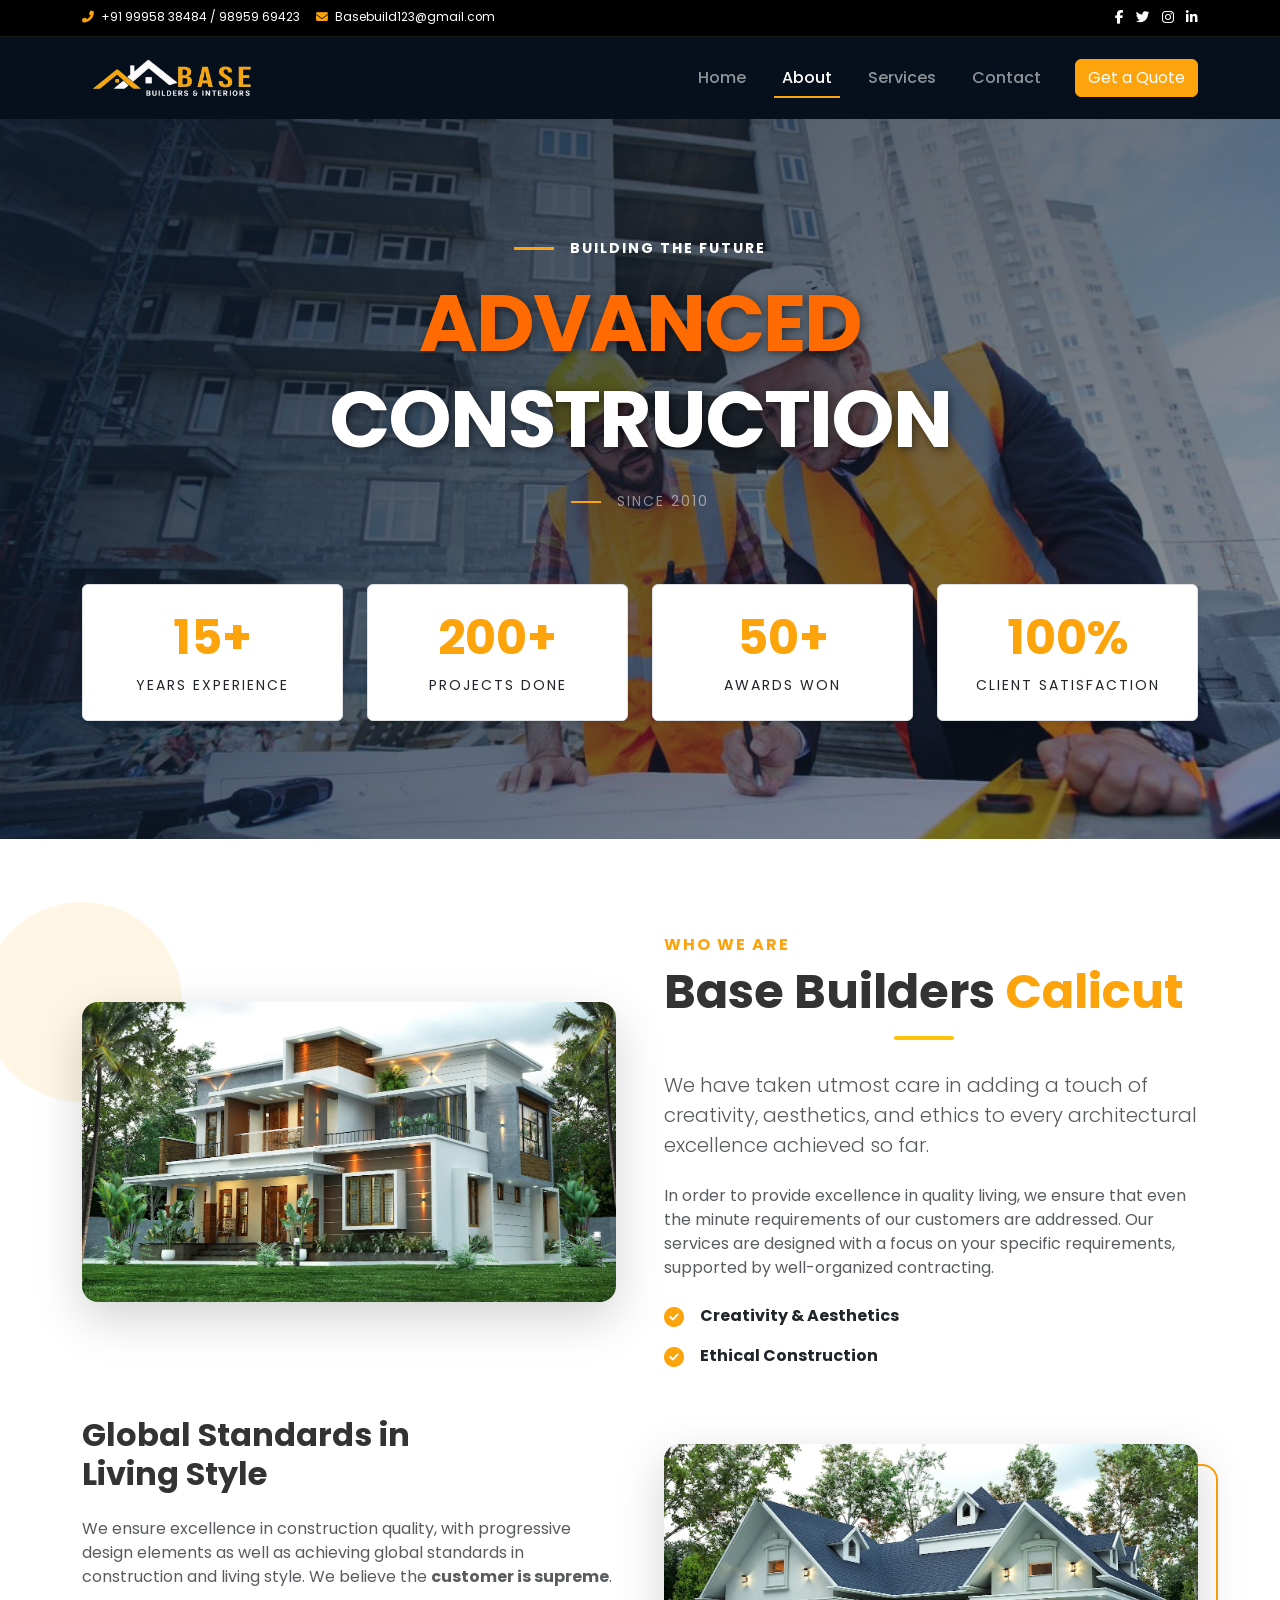
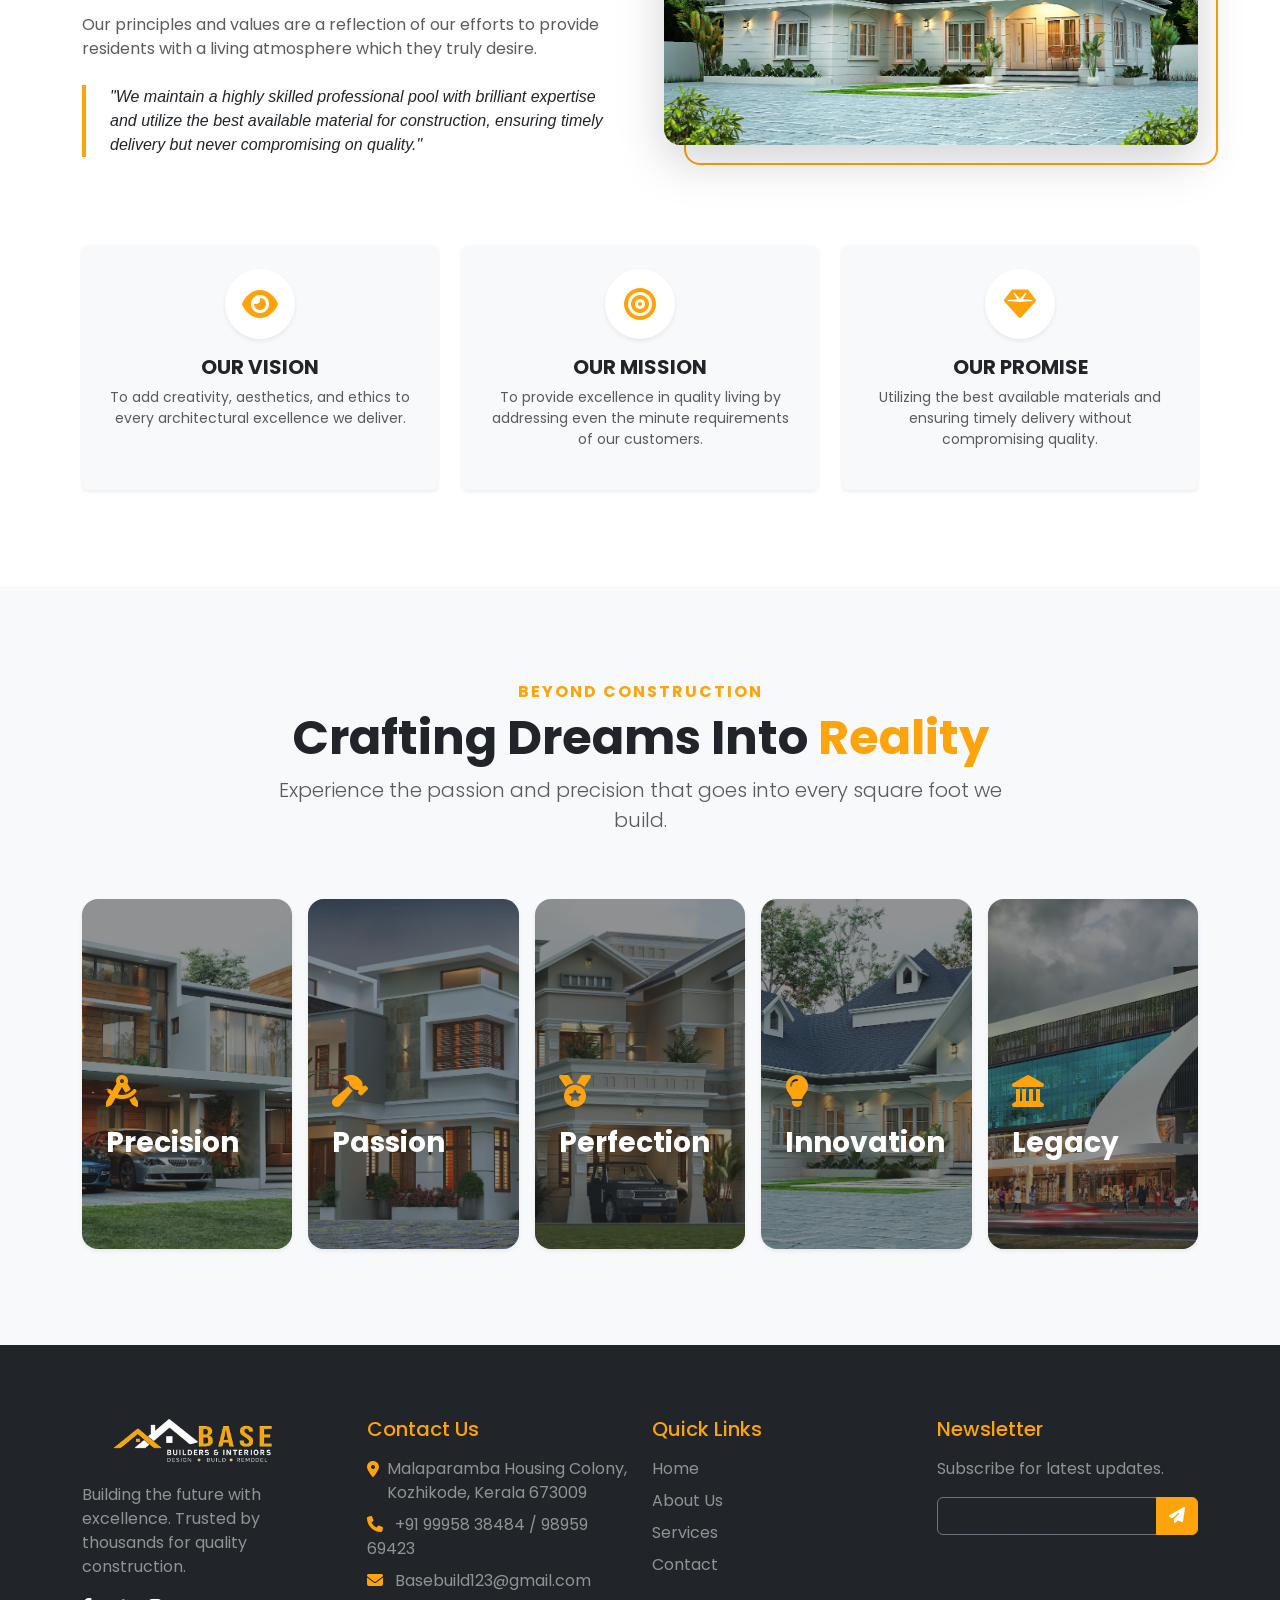
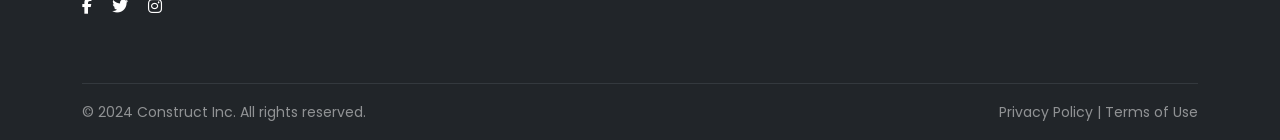
==== commit 98fe2f2f: "set faviconicons" ====
--- a/about.html
+++ b/about.html
@@ -4,7 +4,11 @@
 <head>
     <meta charset="UTF-8">
     <meta name="viewport" content="width=device-width, initial-scale=1.0">
-    <title>Construction Co. - About Us</title>
+    <link rel="apple-touch-icon" sizes="180x180" href="assets/images/favicon_io/apple-touch-icon.png">
+    <link rel="icon" type="image/png" sizes="192x192" href="assets/images/favicon_io/android-chrome-192x192.png">
+    <link rel="icon" type="image/png" sizes="512x512" href="assets/images/favicon_io/android-chrome-512x512.png">
+    <link rel="manifest" href="assets/images/favicon_io/site.webmanifest">
+    <title>Base Builders & Interiors - About Us</title>
     <link href="https://cdn.jsdelivr.net/npm/bootstrap@5.3.0/dist/css/bootstrap.min.css" rel="stylesheet">
     <link href="https://fonts.googleapis.com/css2?family=Poppins:wght@300;400;500;600;700&display=swap"
         rel="stylesheet">
@@ -45,7 +49,7 @@
                     <li class="nav-item"><a class="nav-link" href="index.html">Home</a></li>
                     <li class="nav-item"><a class="nav-link active" href="about.html">About</a></li>
                     <li class="nav-item"><a class="nav-link" href="services.html">Services</a></li>
-                    <li class="nav-item"><a class="nav-link" href="details.html">Details</a></li>
+                    <!-- <li class="nav-item"><a class="nav-link" href="details.html">Details</a></li> -->
                     <li class="nav-item"><a class="nav-link" href="contact.html">Contact</a></li>
                 </ul>
                 <a href="contact.html" class="btn btn-warning ms-3 d-none d-lg-block">Get a Quote</a>
@@ -58,7 +62,8 @@
         <div class="modal-dialog modal-fullscreen">
             <div class="modal-content bg-dark text-white">
                 <div class="modal-header border-0">
-                    <h5 class="modal-title"><img src="assets/images/xdlogo.png" alt="Construct Logo" style="height: 40px;">
+                    <h5 class="modal-title"><img src="assets/images/xdlogo.png" alt="Construct Logo"
+                            style="height: 40px;">
                     </h5>
                     <button type="button" class="btn-close btn-close-white" data-bs-dismiss="modal"
                         aria-label="Close"></button>
@@ -148,7 +153,8 @@
             <div class="row align-items-center mb-5 gx-5">
                 <div class="col-lg-6 mb-4 mb-lg-0">
                     <div class="position-relative">
-                        <img src="assets/images/ourworks/unnamed (1).webp" class="img-fluid rounded-4 shadow-lg position-relative z-2"
+                        <img src="assets/images/ourworks/unnamed (1).webp"
+                            class="img-fluid rounded-4 shadow-lg position-relative z-2"
                             alt="Base Builders Architecture">
                         <div class="position-absolute top-0 start-0 translate-middle bg-warning rounded-circle d-none d-lg-block"
                             style="width: 200px; height: 200px; opacity: 0.1; z-index: 1;"></div>
@@ -185,8 +191,8 @@
             <div class="row align-items-center flex-lg-row-reverse mt-5 gx-5">
                 <div class="col-lg-6 mb-4 mb-lg-0">
                     <div class="position-relative">
-                        <img src="assets/images/ourworks/unnamed (2).webp" class="img-fluid rounded-4 shadow-lg position-relative z-2"
-                            alt="Premium Living Standards">
+                        <img src="assets/images/ourworks/unnamed (2).webp"
+                            class="img-fluid rounded-4 shadow-lg position-relative z-2" alt="Premium Living Standards">
                         <!-- Decorative Border -->
                         <div class="position-absolute top-0 start-0 w-100 h-100 border border-warning border-2 rounded-4"
                             style="transform: translate(20px, 20px); z-index: 1;"></div>
@@ -390,8 +396,8 @@
                                 class="text-white-50 text-decoration-none hover-white">Home</a></li>
                         <li class="mb-2"><a href="about.html"
                                 class="text-white-50 text-decoration-none hover-white">About Us</a></li>
-                        <li class="mb-2"><a href="details.html"
-                                class="text-white-50 text-decoration-none hover-white">Details</a></li>
+                        <!-- <li class="mb-2"><a href="details.html"
+                                class="text-white-50 text-decoration-none hover-white">Details</a></li> -->
                         <li class="mb-2"><a href="services.html"
                                 class="text-white-50 text-decoration-none hover-white">Services</a></li>
                         <li class="mb-2"><a href="contact.html"
@@ -465,4 +471,4 @@
     </script>
 </body>
 
-</html>
+</html>
